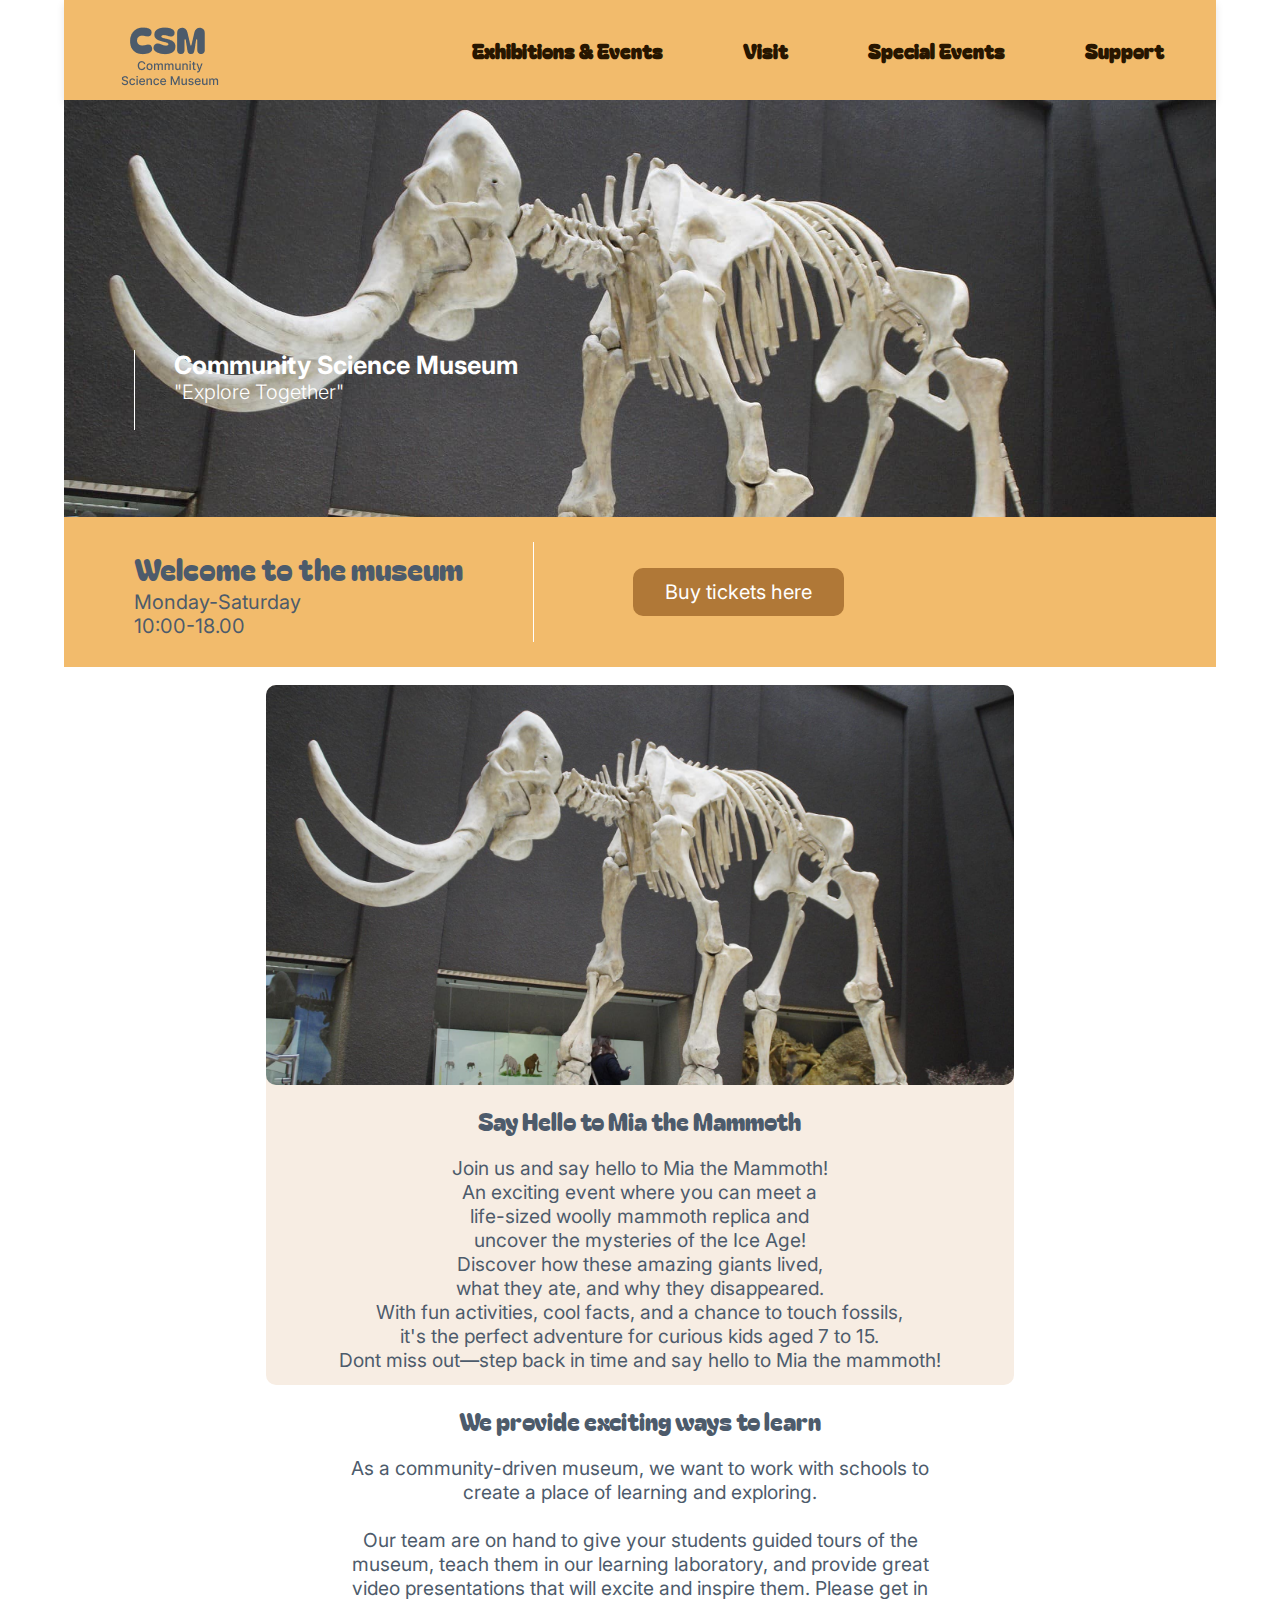
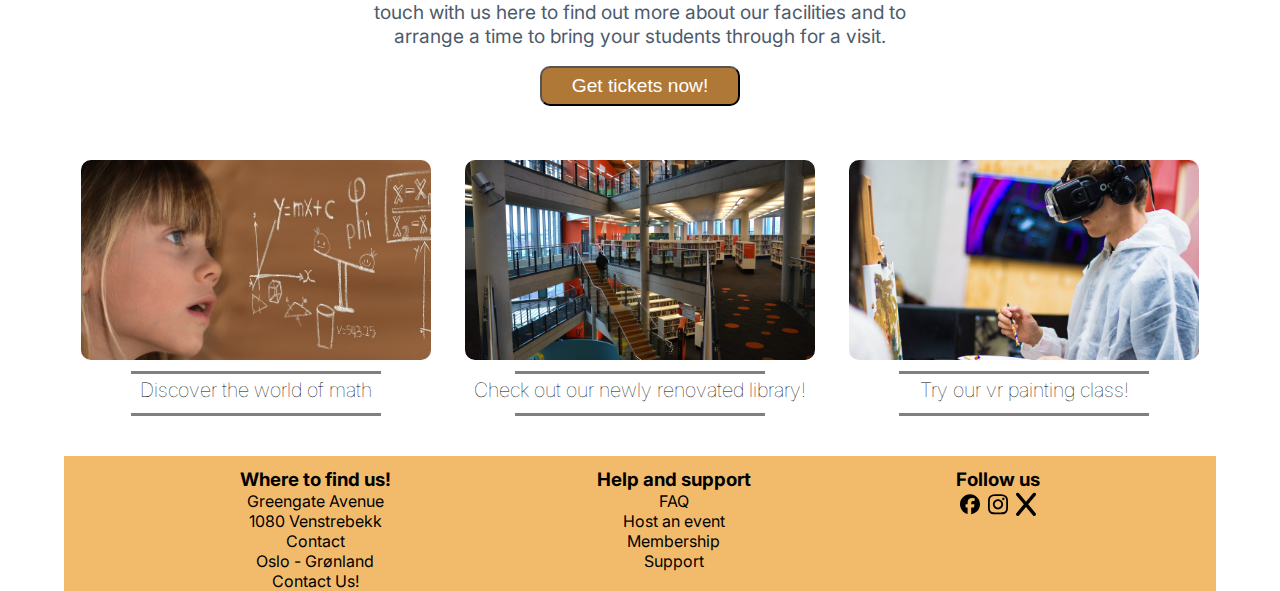
==== exhibitions-events.html @ 059aedbf "exhibitions&events-page" ====
<!DOCTYPE html>
<html>
    <head>
        <meta charset="UTF-8">
        <meta name="viewport" content="width=device-width, initial-scale=1.0">
        <meta name="description" content="Are you a teacher, family member, or just someone looking for something exciting? Come down to Community science museum!">
        <link rel="stylesheet" href="">
        <link rel="stylesheet" href="styles.css">
        <link rel="stylesheet" href="special-event.css">
        <link rel="stylesheet" href="exhibitions-events.css">
        <link rel="preconnect" href="https://fonts.googleapis.com">
        <link rel="preconnect" href="https://fonts.gstatic.com" crossorigin>
        <link href="https://fonts.googleapis.com/css2?family=Bagel+Fat+One&family=Inter:ital,opsz,wght@0,14..32,100..900;1,14..32,100..900&display=swap" rel="stylesheet">
    </head>
    <body>
        <div class="nav-wrapper">
          <nav>
            
             <ul class="navbar" id="navbar">
                <li class="logo"><a href="index.html"><img src="Media/SemesterProject1/Images/logo.png" alt="logo for community "></a></li>
                <li><a href="index.html">Exhibitions & Events</a></li>
                <li><a href="index.html">Visit</a></li>
                <li><a href="special-event.html">Special Events</a></li>
                <li><a href="index.html">Support</a></li>
            </ul>
           </nav>
        </div>
        <section class="image-container3">
            <div class="hero-image"></div>
            <section class="hero-text">
            <svg height="80" width="40" xmlns="http://www.w3.org/2000/svg">
            <line x1="0" y1="0" x2="00" y2="100" style="stroke:white;stroke-width:2" />
            </svg>  
            <div>Community Science Museum
            <div id="ET">"Explore Together"</div>
            </div>
            </section>
            
            
          
             </div>
            </section>
        <section class="events-box">
            <div class="events-text">
            <div class="welcome-text">Welcome to the museum</div>
            <div> Monday-Saturday</div>
            <div>10:00-18.00</div>
            </div>
            <svg height="100" width="100" xmlns="http://www.w3.org/2000/svg">
            <line x1="0" y1="0" x2="00" y2="200" style="stroke:white;stroke-width:2" />
            </svg>
            <button class="tickets-button"><a href="index.html">Buy tickets here</a></button> 
        </section>
        <br>
        <main class="exhibition-container">
            <section class="exhibition-wrapper">
                <div class="exhibition-img-container">
                    
                    <div class="exhibition-image1"></div>
                    
                        <br>
                    <div class="exhibition-h1">Say Hello to Mia the Mammoth</div>
                    <br>
                    <div class="exhibition-text-container">
                    <div class="exhibition-text1">Join us and say hello to Mia the Mammoth! <br>
                         An exciting event where you can meet a <br> life-sized woolly mammoth replica and <br>uncover the mysteries of the Ice Age! <br>
                         Discover how these amazing giants lived, <br> what they ate, and why they disappeared. <br> With fun activities, cool facts, and a chance to touch fossils, <br>
                         it's the perfect adventure for curious kids aged 7 to 15. <br> Dont miss out—step back in time and say hello to Mia the mammoth! </div>
                    </div>
                </div>
             </section>
             
        </main>
        <br>
        <section class="exhibtion-end-container">
                <div class="exhibition-end-wrapper">
                    <div class="exhibition-h1">We provide exciting ways to learn</div>
                    <br>
                    <div class="exhibition-text-container">
                        <div class="exhibition-text1" id="exhibition-text2">As a community-driven museum, we want to work with schools to <br> create a place of learning and exploring. <br> <br>
                        Our team are on hand to give your students guided tours of the <br> museum, teach them in our learning laboratory, 
                        and provide great <br> video presentations that will excite and inspire them. 
                        Please get in <br> touch with us here to find out more about our facilities and to <br> arrange a time to bring your students through for a visit.</div>
                    </div>
                </div>
                <br>
                <div class="btn-special-wrapper">
                    <a href="#"><button class="special-btn">Get tickets now!</button></a> 
                    </div>
         </section>
         <br> <br> <br>
         <section class="main-end-wrapper">
            <section class="info-box">
                <div class="infobox-wrapper">
                    <div class="infoimg1">      
                    </div>
                     <svg height="7" width="300" xmlns="http://www.w3.org/2000/svg">
                    <line x1="0" y1="10" x2="250" y2="10" style="stroke:grey;stroke-width:12" />
                    </svg>
                    <div class="info-text">Discover the world of math</div>
                    <svg height="7" width="300" xmlns="http://www.w3.org/2000/svg">
                    <line x1="0" y1="10" x2="250" y2="10" style="stroke:grey;stroke-width:12" />
                    </svg>
                </div>
            </section>
            <section class="info-box">
                <div class="infobox-wrapper">
                    <div class="infoimg2">      
                    </div>
                    <svg height="7" width="300" xmlns="http://www.w3.org/2000/svg">
                    <line x1="0" y1="10" x2="250" y2="10" style="stroke:grey;stroke-width:12" />
                    </svg>
                    <div class="info-text">Check out our newly renovated library!</div>
                    <svg height="7" width="300" xmlns="http://www.w3.org/2000/svg">
                    <line x1="0" y1="10" x2="250" y2="10" style="stroke:grey;stroke-width:12" />
                    </svg>
                </div>
            </section>
            <section class="info-box">
                <div class="infobox-wrapper">
                    <div class="infoimg3">      
                    </div>
                     <svg height="7" width="300" xmlns="http://www.w3.org/2000/svg">
                    <line x1="0" y1="10" x2="250" y2="10" style="stroke:grey;stroke-width:12" />
                    </svg>
                    <div class="info-text">Try our vr painting class!</div>
                    <svg height="7" width="300" xmlns="http://www.w3.org/2000/svg">
                    <line x1="0" y1="10" x2="250" y2="10" style="stroke:grey;stroke-width:12" />
                    </svg>
                </div>
            </section>
         </section>
         <br> <br>
         
        <footer class="footer-box">
            <div class="footer-wrapper">
                <div class="footer-content1">
                <h3 class="footer-h">Where to find us!</h3>
                    <ul class="footer">
                        <li><a href="#">Greengate Avenue</a></li>
                        <li><a href="#">1080 Venstrebekk</a></li>
                        <li><a href="#">Contact</a></li>
                        <li><a href="#">Oslo - Grønland</a></li>
                        <li><a href="#">Contact Us!</a></li>
                    </ul>
                </div>
            </div>
       

        
         <div class="footer-wrapper">
            <h3 class="footer-h">Help and support</h3>
            <ul class="footer">
                <li><a href="#">FAQ</a></li>
                <li><a href="#">Host an event</a></li>
                <li><a href="#">Membership</a></li>
                <li><a href="#">Support</a></li>
            </ul>
        </div>

        <div class="footer-wrapper">
            <h3 class="footer-h">Follow us</h3>
            <ul class="footer">
                <li><svg xmlns="http://www.w3.org/2000/svg" viewBox="0 0 512 512"><!--!Font Awesome Free 6.7.1 by @fontawesome - https://fontawesome.com License - https://fontawesome.com/license/free Copyright 2024 Fonticons, Inc.--><path d="M512 256C512 114.6 397.4 0 256 0S0 114.6 0 256C0 376 82.7 476.8 194.2 504.5V334.2H141.4V256h52.8V222.3c0-87.1 39.4-127.5 125-127.5c16.2 0 44.2 3.2 55.7 6.4V172c-6-.6-16.5-1-29.6-1c-42 0-58.2 15.9-58.2 57.2V256h83.6l-14.4 78.2H287V510.1C413.8 494.8 512 386.9 512 256h0z"/></svg>
                <svg xmlns="http://www.w3.org/2000/svg" viewBox="0 0 448 512"><!--!Font Awesome Free 6.7.1 by @fontawesome - https://fontawesome.com License - https://fontawesome.com/license/free Copyright 2024 Fonticons, Inc.--><path d="M224.1 141c-63.6 0-114.9 51.3-114.9 114.9s51.3 114.9 114.9 114.9S339 319.5 339 255.9 287.7 141 224.1 141zm0 189.6c-41.1 0-74.7-33.5-74.7-74.7s33.5-74.7 74.7-74.7 74.7 33.5 74.7 74.7-33.6 74.7-74.7 74.7zm146.4-194.3c0 14.9-12 26.8-26.8 26.8-14.9 0-26.8-12-26.8-26.8s12-26.8 26.8-26.8 26.8 12 26.8 26.8zm76.1 27.2c-1.7-35.9-9.9-67.7-36.2-93.9-26.2-26.2-58-34.4-93.9-36.2-37-2.1-147.9-2.1-184.9 0-35.8 1.7-67.6 9.9-93.9 36.1s-34.4 58-36.2 93.9c-2.1 37-2.1 147.9 0 184.9 1.7 35.9 9.9 67.7 36.2 93.9s58 34.4 93.9 36.2c37 2.1 147.9 2.1 184.9 0 35.9-1.7 67.7-9.9 93.9-36.2 26.2-26.2 34.4-58 36.2-93.9 2.1-37 2.1-147.8 0-184.8zM398.8 388c-7.8 19.6-22.9 34.7-42.6 42.6-29.5 11.7-99.5 9-132.1 9s-102.7 2.6-132.1-9c-19.6-7.8-34.7-22.9-42.6-42.6-11.7-29.5-9-99.5-9-132.1s-2.6-102.7 9-132.1c7.8-19.6 22.9-34.7 42.6-42.6 29.5-11.7 99.5-9 132.1-9s102.7-2.6 132.1 9c19.6 7.8 34.7 22.9 42.6 42.6 11.7 29.5 9 99.5 9 132.1s2.7 102.7-9 132.1z"/></svg>
                <svg xmlns="http://www.w3.org/2000/svg" viewBox="0 0 384 512"><!--!Font Awesome Free 6.7.1 by @fontawesome - https://fontawesome.com License - https://fontawesome.com/license/free Copyright 2024 Fonticons, Inc.--><path d="M376.6 84.5c11.3-13.6 9.5-33.8-4.1-45.1s-33.8-9.5-45.1 4.1L192 206 56.6 43.5C45.3 29.9 25.1 28.1 11.5 39.4S-3.9 70.9 7.4 84.5L150.3 256 7.4 427.5c-11.3 13.6-9.5 33.8 4.1 45.1s33.8 9.5 45.1-4.1L192 306 327.4 468.5c11.3 13.6 31.5 15.4 45.1 4.1s15.4-31.5 4.1-45.1L233.7 256 376.6 84.5z"/></svg></li>
            </ul>
        </div>
        </footer>
    </body>
</html>
---- styles.css ----
/* GLOBAim CHANGES */
@import"special-event.css";
@import"exhibitions-events.css";





@font-face{
	font-family: bagel;
	src: url(Media/BagelFatOne-Regular.ttf);
}

@font-face{
	font-family: inter;
	src: url(Media/Inter-VariableFont_opsz\,wght.ttf);
}

* {
	margin: 0px;
	padding: 0px;
	box-sizing: border-box;
}
html {
	height: auto;
	max-width: 90%;
	margin: auto;
	overflow-x:hidden;
}

body {
	min-height: 100vh;
	font-family: 'Open Sans', sans-serif;
	display: flex;
	flex-direction: column;
	margin: 0;
}
/* END-GLOBAL CHANGES */

/* NAVIGATION */
.nav-wrapper {
	background-color: #F2BB6C;
	box-shadow: 0 4px 8px rgba(0, 0, 0, 0.1);
	width: 100%;
	height: auto;
}

.navbar{
	display: flex;
	justify-content: flex-end;
	align-items: center;
	position: relative;
	flex-wrap: wrap;
	/* border: 2px solid; */
	width: 100%;
	list-style: none;
	display: flex;
	padding: 12px;
	translate: 0 0%;
	transition: all 300ms ease-in-out;
	font-family: bagel;
	
}

.navbar a {
	display: flex;
	width: 100%;
	height: auto;
	text-decoration: none;
	font-weight: bold;
	transition: color 0.3s ease;
	color: #281600;
	font-size: 20px;
	padding: 0 40px;
	align-items: center;
	
}
.navbar ul{
	width: 100%;
}

.logo{
	display: flex;
	justify-content: center;
}
.navbar li:first-child{
	margin-right: auto;
}

/* END NAVIGATION */
/* --------------- */
/* hero box starts here */
.image-container{
	background-image: url(Media/SemesterProject1/Images/hero1-min\ \(1\).jpg);
	background-repeat: no-repeat;
	background-size: cover;
	background-position: center;
	/* border: black 2px solid; */
	width: 100%;
	height: 417px;
}

.hero-image{
	width: 100%;
	height: auto;
}

.hero-text{
	color: #ffff;
	display: flex;
	width: 100%;
	height: auto;
	padding-top: 250px;
	padding-left: 70px;
	font-family: inter;
	font-size: 25px;
	font-weight: bold;

}
.hero-text #ET{
	font-weight: 300;
	font-size: 20px;
}
/* Hero box ends here */
/* ------------------------ */
/* Events box starts here */
.events-box{
	display: flex;
	/* justify-content: space-around; */
	/* border: black solid; */
	height: 150px;
	width: auto;
	background-color: #F2BB6C;
	align-items: center;
}

.events-text{
	display: flex;
	flex-direction: column;
	font-family: inter;
	font-size: 20px;
	color: #4D5B6B;
	padding: 0 70px;
}
.welcome-text{
	font-family: bagel;
	font-size: 30px;
}
/* Events box ends here */
/* -------------------- */
/* Body-starts here */
.main-h1{
	display: flex;
	position: relative;
	left: 15%;
	font-family: bagel;
	color: #4D5B6B;
	font-weight: 200;
}
.main-container {
  display: flex;
  width: 70%;
  position: relative;
  left: 15%;
}
.main-wrapper {
  display: flex;
  flex-wrap: wrap;
  width: 70%;
  border-top-right-radius: 10px;
  border-bottom-right-radius: 10px;
  height: auto;
  /* border: 50px solid #0f2624; */
  justify-content: right;
  background-color: #F7EDE3;
  color: black;
  padding-top: 42px;
  padding-left: 50px;
  padding-bottom: 109px;
  padding-right: 50px;
}
.main1-img {
  background-image: url(Media/SemesterProject1/Images/main1.jpg);	
  width: 100%;
  height: auto;
  background-size: cover;
  background-repeat: no-repeat;
  background-position: center;
  border-top-left-radius: 10px;
  border-bottom-left-radius: 10px;
}
.main2-img{
	background-image: url(Media/SemesterProject1/Images/mammoth-1257288_1920-min.jpg);
	width: 100%;
 	height: auto;
  	background-size: cover;
	background-repeat: no-repeat;
  	background-position: center;
  	border-top-left-radius: 10px;
  	border-bottom-left-radius: 10px;	
}

.main-text{
	display: flex;
	flex-direction: column;
	color: #4D5B6B;
	font-family: inter;
	font-size: 15px;
	/* right: 80px; */
}
.maintext-strong{
	font-weight: bolder;

}
.title-maintext{
	font-family: bagel;
	font-size: 34px;
}

.main-end-wrapper{
	display: flex;
	flex-direction: row;
	
}

#main-h1-end{
	display: flex;
	position: relative;
	left: 5%;
	font-family: bagel;
	color: #4D5B6B;
	font-weight: 200;
}

.info-box{
	/* border: black solid 2px; */
	display: flex;
	width: 100%;
	height: auto;
	justify-content: center;
}


.infoimg1{
	/* border: black solid 2px; */
	width: 350px;
	height: 200px;
	background-image: url(Media/SemesterProject1/Images/learn-2405206_1920-min.jpg);
	background-size:cover;
	background-position: left;
	background-repeat:no-repeat;
	border-radius: 10px;
}
.infoimg1:hover{
	transition: 0.3s;
}
.infoimg2{
	/* border: black solid 2px; */
	width: 350px;
	height: 200px;
	background-image: url(Media/SemesterProject1/Images/library-1132573_1920-min.jpg);
	background-size:cover;
	background-position: left;
	background-repeat:no-repeat;
	border-radius: 10px;
}
.infoimg3{
	/* border: black solid 2px; */
	width: 350px;
	height: 200px;
	background-image: url(Media/SemesterProject1/Images/hero2-min.jpg);
	background-size:cover;
	background-position: left;
	background-repeat:no-repeat;
	border-radius: 10px;
}
.info-text{
	display: flex;
	justify-content: center;
	font-family: inter, Impact, Haettenschweiler, 'Arial Narrow Bold', sans-serif;
	font-weight:lighter;
	font-size: 20px;
}
.info-box svg{
	padding-left: 50px;
	
}



/* buttons */
.tickets-button{
	background-color: #B07837;
	border: #B07837 solid 12px;
	font-size: 20px;
	border-radius: 10px;
	padding: 0 20px;
	
}
.tickets-button a{
	color: white;
	text-decoration: none;
	list-style: none;
	font-family: inter;
}

.btn-main1{
	border: #B07837 solid 3px;
	text-decoration: none;
}
.btn-special-wrapper{
	width: 100%;
	height: auto;
	display: flex;
	justify-content: center;
}
.special-btn{
	background-color: #B07837;
	color: white;
	font-size: larger;
	border-radius: 10px;
	width: 200px;
	height: 40px;
}
.special-btn a{
	list-style: none;
	text-decoration: none;
	border: none;
}
.special-btn:hover{
	background-color: #281600;
}

.tickets-button:hover{
	color: #281600;
}
a:hover{
	color: #281600;
}
.navbar a:hover{
	color: white;
}
.footer a:hover{
	color: white;
}
/* End buttons */
.footer-box{
	display: flex;
	justify-content: space-evenly;
	flex-direction: row;
	background-color: #F2BB6C;
	font-family: inter;
	width: 100%;
	height: auto;
	padding-top: 12px;
}
.footer-wrapper{
	display: flex;
	flex-direction: column;
	padding: 0 30px;
}

.footer-box a{
	list-style: none;
	text-decoration: none;
	color: black;
}

.footer-box li{
	display: flex;
	justify-content: space-around;
	color: black;
}
.footer-box svg{
	flex-direction: row;
	width: 20px;
	height: auto;
}
---- special-event.css ----
.image-container2{
    background-image: url(Media/SemesterProject1/Images/main1.jpg);
    background-position: center;
    background-repeat: no-repeat;
    background-size: cover;
    width: 100%;
    height: 417px;
}
.hero-text2{
   	color: #ffff;
	display: flex;
    flex-direction: column;
	width: 100%;
	height: auto;
	padding-top: 200px;
	font-family: inter;
	font-size: 25px;
	font-weight: bold;
    justify-content: center;
    align-items: center;
}
.special-h1{
    display: flex;
    justify-content: center;
    font-family: bagel;
    color: #4D5B6B;
    font-size: 28px;
}
.image-special-container{
    /* border: black solid; */
    width: 100%;
    height: auto;
    display: flex;
    justify-content: center;
}

.image-special{
    /* border: black solid; */
    display: flex;
    /* margin-left: 200px; */
    background-image: url(Media/SemesterProject1/Images/hero2-min.jpg);
    background-position: center;
    background-size: cover;
    background-repeat: no-repeat;
    border-radius: 10px;
    width: 60%;
    height: 350px;
}

.special-main-wrapper{
    /* border: black solid; */
    display: flex;
    justify-content: center;
}

.special-main{
    /* border: black solid; */
    display: flex;
    flex-direction: column;
    justify-content: center;
    width: 45%;
    
}
.text-wrapper{
    display: flex;
    flex-direction: column;
    text-align: center;
}

#special-text1{
    font-family: inter;
    display: flex;
    flex-direction: column;
    justify-content: center;
    font-size: 18px;
}
---- exhibitions-events.css ----
.image-container3 {
  background-image: url(Media/SemesterProject1/Images/mammoth-1257288_1920-min.jpg);
  background-position: 10% 30%;
  background-repeat: no-repeat;
  background-size: cover;
  width: 100%;
  height: 417px;
}

.exhibition-container {
  display: flex;
  justify-content: center;
  /* border: black solid;| */
  width: 100%;
  height: auto;
}

.exhibition-wrapper {
  display: flex;
  justify-content: center;
  width: 65%;
  /* border: black solid; */
  height: 700px;
  background-color: #f7ede3;
  border-radius: 10px;
}
.exhibition-img-container {
  display: flex;
  /* border: black solid; */
  width: 100%;
  flex-direction: column;
}

.exhibition-image1 {
  background-image: url(Media/SemesterProject1/Images/mammoth-1257288_1920-min.jpg);
  background-position: center;
  background-size: cover;
  background-repeat: no-repeat;
  border-radius: 10px;
  width: 100%;
  height: 400px;
}

.exhibition-text-container {
  display: flex;
  flex-direction: column;
  width: 100%;
  justify-content: center;
}

.exhibition-h1 {
  display: flex;
  justify-content: center;
  font-family: bagel, Impact, Haettenschweiler, "Arial Narrow Bold", sans-serif;
  /* text-align: center; */
  color: #4d5b6b;
  font-size: 1.5rem;
}

.exhibition-text1 {
  display: flex;
  justify-content: center;
  text-align: center;
  font-family: inter, Impact, Haettenschweiler, "Arial Narrow Bold", sans-serif;
  color: #4d5b6b;
  font-size: larger;
}
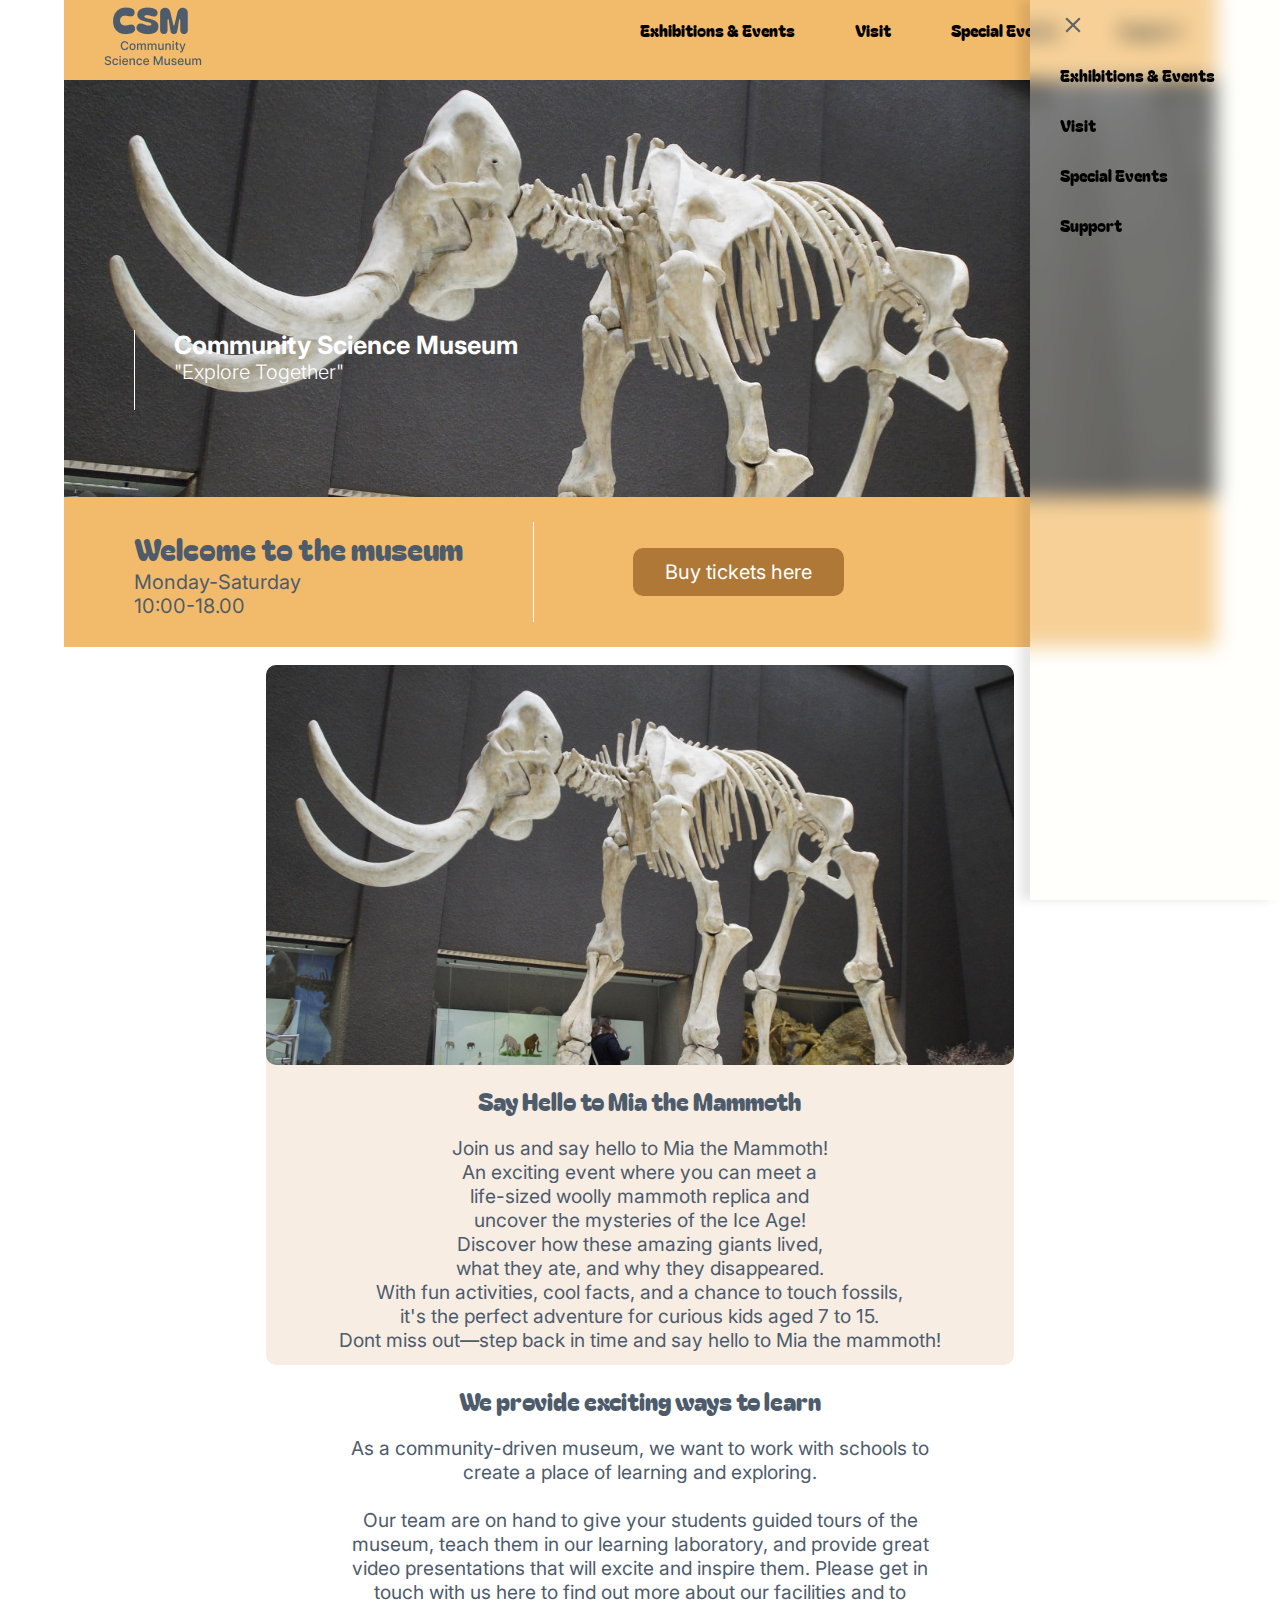
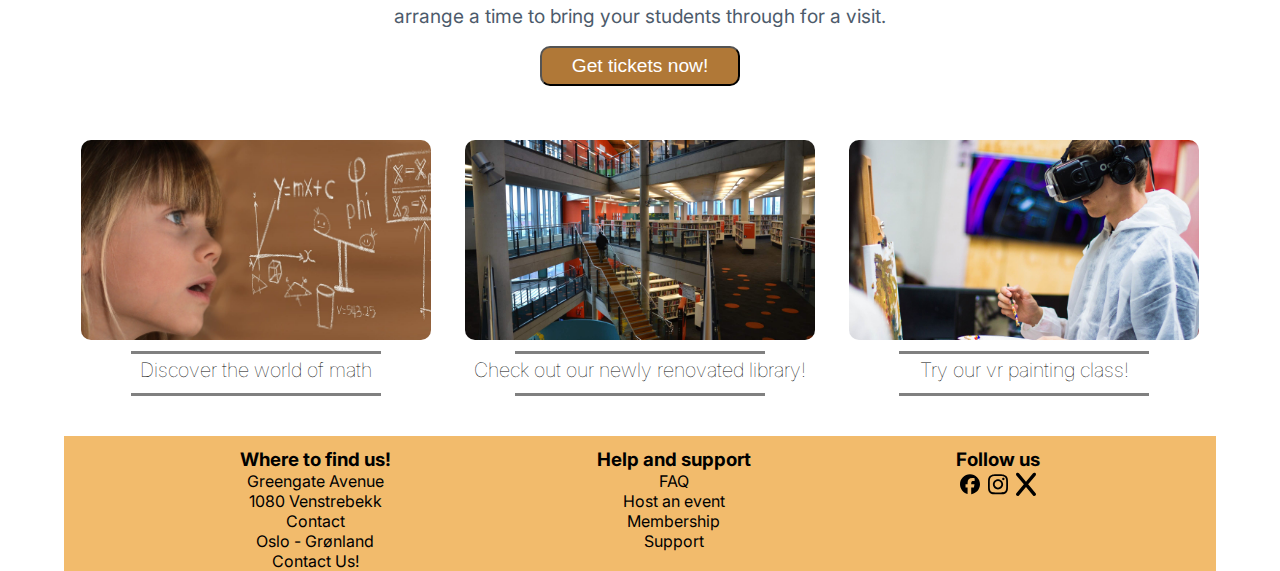
==== commit c0c68635: "responsiveNavbar" ====
--- a/exhibitions-events.html
+++ b/exhibitions-events.html
@@ -4,7 +4,7 @@
         <meta charset="UTF-8">
         <meta name="viewport" content="width=device-width, initial-scale=1.0">
         <meta name="description" content="Are you a teacher, family member, or just someone looking for something exciting? Come down to Community science museum!">
-        <link rel="stylesheet" href="">
+        <link rel="stylesheet" href="tickets.css">
         <link rel="stylesheet" href="styles.css">
         <link rel="stylesheet" href="special-event.css">
         <link rel="stylesheet" href="exhibitions-events.css">
@@ -13,18 +13,35 @@
         <link href="https://fonts.googleapis.com/css2?family=Bagel+Fat+One&family=Inter:ital,opsz,wght@0,14..32,100..900;1,14..32,100..900&display=swap" rel="stylesheet">
     </head>
     <body>
-        <div class="nav-wrapper">
-          <nav>
-            
-             <ul class="navbar" id="navbar">
-                <li class="logo"><a href="index.html"><img src="Media/SemesterProject1/Images/logo.png" alt="logo for community "></a></li>
-                <li><a href="index.html">Exhibitions & Events</a></li>
-                <li><a href="index.html">Visit</a></li>
+        <nav>
+            <ul class="sidebar">
+                <li onclick="hideSidebar()"><a href="#"><svg xmlns="http://www.w3.org/2000/svg" height="26px" viewBox="0 -960 960 960" width="26px" fill="#5f6368"><path d="m256-200-56-56 224-224-224-224 56-56 224 224 224-224 56 56-224 224 224 224-56 56-224-224-224 224Z"/></svg></a></li>
+                <li><a href="exhibitions-events.html">Exhibitions & Events</a></li>
+                <li><a href="tickets.html">Visit</a></li>
                 <li><a href="special-event.html">Special Events</a></li>
-                <li><a href="index.html">Support</a></li>
+                <li><a href="#">Support</a></li>
             </ul>
-           </nav>
-        </div>
+            <ul>
+                <li><a href="index.html"><img src="Media/SemesterProject1/Images/logo.png" alt="logo for community "></a></li>
+                <li class="hideonMobile"><a href="exhibitions-events.html">Exhibitions & Events</a></li>
+                <li class="hideonMobile"><a href="tickets.html">Visit</a></li>
+                <li class="hideonMobile"><a href="special-event.html">Special Events</a></li>
+                <li class="hideonMobile"><a href="#">Support</a></li>
+                <li class="menu-button" onclick="showSidebar()"><a href="#"><svg xmlns="http://www.w3.org/2000/svg" height="26px" viewBox="0 -960 960 960" width="26px" fill="#5f6368"><path d="M120-240v-80h720v80H120Zm0-200v-80h720v80H120Zm0-200v-80h720v80H120Z"/></svg></a>
+                </li>
+            </ul>
+        </nav>
+
+        <script>
+            function showSidebar(){
+                const sidebar = document.querySelector('.sidebar')
+                sidebar.style.display='flex'
+            }
+            function hideSidebar(){
+                const sidebar = document.querySelector('.sidebar')
+                sidebar.style.display='none'
+            }
+        </script> 
         <section class="image-container3">
             <div class="hero-image"></div>
             <section class="hero-text">
@@ -49,7 +66,7 @@
             <svg height="100" width="100" xmlns="http://www.w3.org/2000/svg">
             <line x1="0" y1="0" x2="00" y2="200" style="stroke:white;stroke-width:2" />
             </svg>
-            <button class="tickets-button"><a href="index.html">Buy tickets here</a></button> 
+            <button class="tickets-button"><a href="tickets.html">Buy tickets here</a></button> 
         </section>
         <br>
         <main class="exhibition-container">
@@ -85,7 +102,7 @@
                 </div>
                 <br>
                 <div class="btn-special-wrapper">
-                    <a href="#"><button class="special-btn">Get tickets now!</button></a> 
+                    <a href="tickets.html"><button class="special-btn">Get tickets now!</button></a> 
                     </div>
          </section>
          <br> <br> <br>
--- a/tickets.css
+++ b/tickets.css
@@ -0,0 +1,158 @@
+.tickets-box-container{
+    width: 100%;
+    height: auto;
+    /* border: black solid; */
+}
+
+
+.tickets-boxes-wrapper{
+    display: flex;
+    justify-content: space-between;
+    position:relative;
+    left: 2%;
+    padding:10px;
+}
+
+
+
+.box1{
+    display: flex;
+    
+    flex-direction: column;
+    width: 450px;
+}
+
+.box2{
+    display: flex;
+    flex-direction: column;
+    width: 150px
+}
+
+.box-title{
+    display: flex;
+    font-weight: lighter;
+    font-family: bagel, Impact, Haettenschweiler, 'Arial Narrow Bold', sans-serif;
+}
+.tickets-info-boxes{
+    display: flex;
+    padding: 5px;
+    color: #4D5B6B;
+    width: 100%;
+    height: 150px;
+    /* border: black solid; */
+    font-family: inter, Impact, Haettenschweiler, 'Arial Narrow Bold', sans-serif;
+    
+    border-radius: 10px;
+    background-color: #F7EDE3;
+}
+/* calender start */
+.tickets-box-container2{
+    display: flex;
+    flex-direction: column;
+    justify-content: space-between;
+    width: 100%;
+    height: auto;
+    /* border: black solid; */
+    color: #4D5B6B;
+    font-weight: light;
+    font-family: bagel,Impact, Haettenschweiler, 'Arial Narrow Bold', sans-serif;
+}
+
+
+.tickets-info-boxes2{
+    display: flex;
+    flex-direction: column;
+    align-items: center;
+    padding-bottom: 25px;
+    padding-top: 10px;
+    font-family: bagel, Impact, Haettenschweiler, 'Arial Narrow Bold', sans-serif;
+    color: #4D5B6B;
+    width: 100%;
+    height: 130px;
+    /* border: black solid; */
+    border-radius: 10px;
+    background-color: #F7EDE3;
+}
+.box-title3{
+    font-weight: bold;
+    font-size: larger;
+}
+.box-title5,
+.box-title4{
+    font-family: inter;
+    font-size: 14px;
+
+}
+.tickets-btns{
+    display: flex;
+    flex-direction: column;
+    justify-content: space-between;
+    padding: 10px;
+    padding-top: 65px;
+    padding-bottom: 65px;
+    width: 100%;
+    height: auto;
+
+}
+.calender-h1{
+    margin: 0 35px 5px;
+    font-weight: lighter;
+    font-family: bagel, Impact, Haettenschweiler, 'Arial Narrow Bold', sans-serif;
+}
+.calender-h3{
+    font-family: bagel;
+    color: #4D5B6B;
+    font-weight: 50;
+    margin: 0 35px 5px;
+    /* margin: 0 15px 30px; */
+
+}
+.calender-container{
+    display: flex;
+    padding: 30px;
+    width: 100%;
+    height: auto;
+    
+}
+.calender-wrapper{
+    width: 380px;
+    height: auto;
+    background:#F2BB6C;
+    display: flex;
+    flex-direction: column;
+    border: black solid 1px;
+    box-shadow: 0 10px 10px 5px rgba(0, 0, 0, 0.5);
+    
+}
+.date{
+    width: 380px;
+    padding: 25px;
+}
+
+.days{
+    display: flex;
+    flex-wrap: wrap;
+}
+.number.active{
+    background-color: rgb(73, 73, 247);
+}
+.day,
+.number,
+.number-pre
+{
+    font-size: 18px;
+    color: white;
+    height: 45px;
+    width: 45px;
+    display: flex;
+    align-items: center;
+    justify-content: center;
+    cursor: default;
+}
+.number:hover,
+.number-pre:hover{
+    border: 2px solid rgba(0, 0, 0, 0.4);
+}
+.number-pre{
+    color: rgba(0, 0, 0, 0.4);
+}--- a/styles.css
+++ b/styles.css
@@ -1,7 +1,7 @@
 /* GLOBAim CHANGES */
 @import"special-event.css";
 @import"exhibitions-events.css";
-
+@import"tickets.css";
 
 
 
@@ -38,54 +38,79 @@
 /* END-GLOBAL CHANGES */
 
 /* NAVIGATION */
-.nav-wrapper {
-	background-color: #F2BB6C;
-	box-shadow: 0 4px 8px rgba(0, 0, 0, 0.1);
-	width: 100%;
-	height: auto;
-}
-
-.navbar{
-	display: flex;
-	justify-content: flex-end;
-	align-items: center;
-	position: relative;
-	flex-wrap: wrap;
-	/* border: 2px solid; */
-	width: 100%;
-	list-style: none;
-	display: flex;
-	padding: 12px;
-	translate: 0 0%;
-	transition: all 300ms ease-in-out;
-	font-family: bagel;
-	
-}
-
-.navbar a {
-	display: flex;
-	width: 100%;
-	height: auto;
-	text-decoration: none;
-	font-weight: bold;
-	transition: color 0.3s ease;
-	color: #281600;
-	font-size: 20px;
-	padding: 0 40px;
-	align-items: center;
-	
-}
-.navbar ul{
-	width: 100%;
-}
-
-.logo{
-	display: flex;
-	justify-content: center;
-}
-.navbar li:first-child{
-	margin-right: auto;
-}
+nav{
+  background-color: #F2BB6C;
+  box-shadow: 3px 3px 5px rgba(0, 0, 0, 0.1);
+  height: 80px;
+  padding: 5px;
+  font-family: bagel, Impact, Haettenschweiler, 'Arial Narrow Bold', sans-serif;
+}
+nav ul{
+  width: 100%;
+  list-style:none;
+  display: flex;
+  justify-content: flex-end;
+  align-items: center;
+}
+
+nav li{
+  height: 50px;
+}
+nav a{
+  height: 100%;
+  padding: 0 30px;
+  text-decoration: none;
+  display: flex;
+  align-items: center;
+  color: black;
+}
+nav a:hover{
+  background-color: #B07837;
+}
+nav li:first-child{
+  margin-right: auto;
+}
+
+.sidebar{
+  position: fixed;
+  top: 0;
+  right: 0;
+  height: 100vh;
+  width: 250px;
+  background-color: rgba(255, 254, 247, 0.316);
+  box-shadow: -10px 0 10px rgba(0, 0, 0, 0.1);
+  backdrop-filter: blur(10px);
+  display: flex;
+  flex-direction: column;
+  align-items: flex-start;
+  justify-content: flex-start;
+}
+.sidebar li{
+  width: 100%;
+}
+.sidebar a{
+  width: 100%;
+}
+.menu-button{
+  display: none;
+}
+
+@media(max-width: 900px){
+  .hideonMobile{
+    display: none;
+  }
+  .menu-button{
+    display: block;
+  }
+  
+}
+@media(max-width: 600px){
+  .sidebar{
+    width: 100%;
+  }
+  
+}
+
 
 /* END NAVIGATION */
 /* --------------- */
@@ -314,6 +339,9 @@
 	display: flex;
 	justify-content: center;
 }
+.special-btn:hover{
+	cursor: pointer;
+}
 .special-btn{
 	background-color: #B07837;
 	color: white;
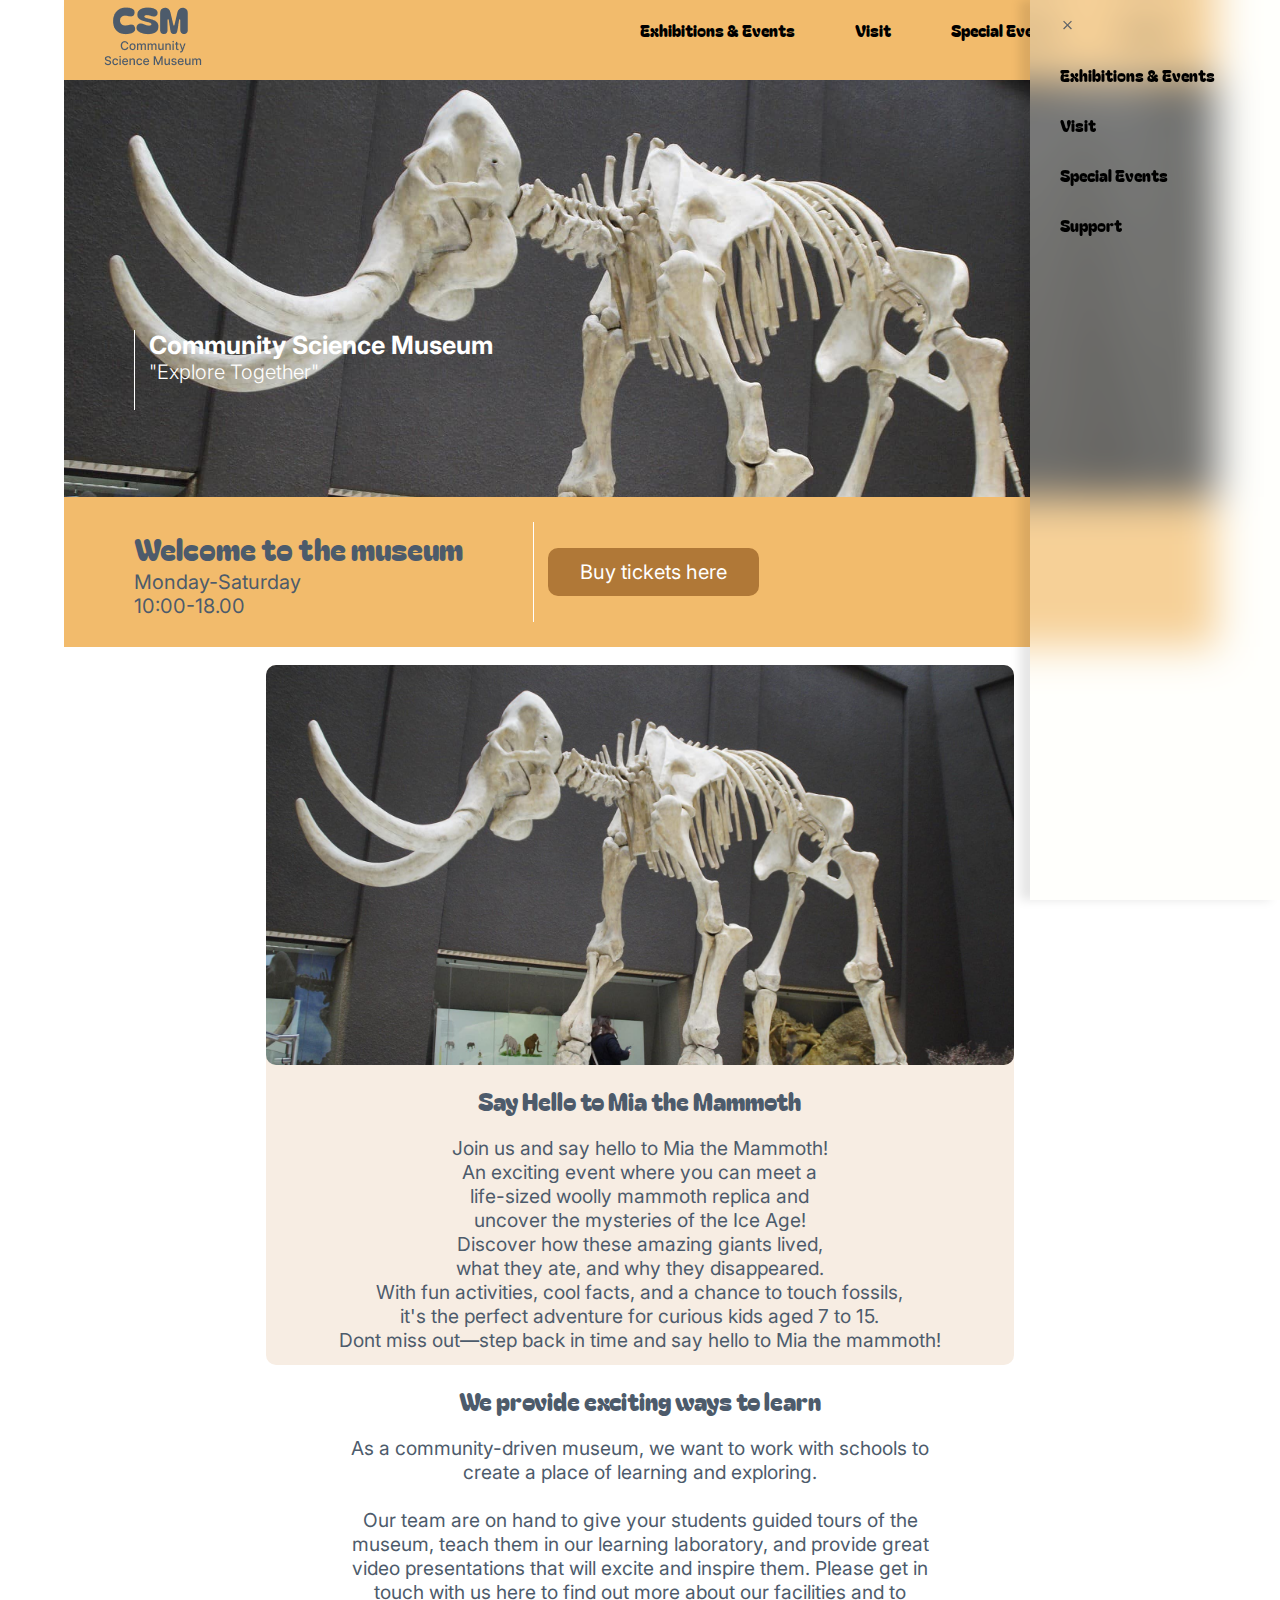
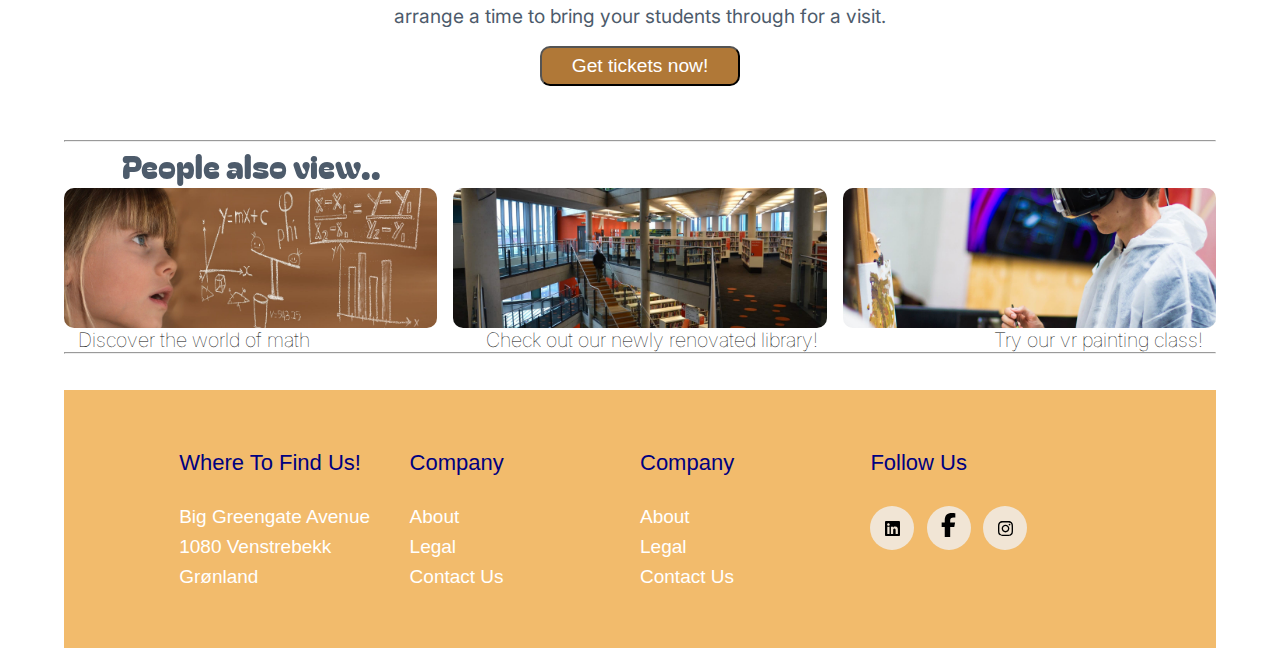
==== commit 825fc3f6: "responsiveness-footer-infoboxes" ====
--- a/exhibitions-events.html
+++ b/exhibitions-events.html
@@ -106,83 +106,57 @@
                     </div>
          </section>
          <br> <br> <br>
-         <section class="main-end-wrapper">
+         <hr>  
             <section class="info-box">
+                <h1 class="main-h1" id="main-h1-end">People also view..</h1>
                 <div class="infobox-wrapper">
-                    <div class="infoimg1">      
-                    </div>
-                     <svg height="7" width="300" xmlns="http://www.w3.org/2000/svg">
-                    <line x1="0" y1="10" x2="250" y2="10" style="stroke:grey;stroke-width:12" />
-                    </svg>
-                    <div class="info-text">Discover the world of math</div>
-                    <svg height="7" width="300" xmlns="http://www.w3.org/2000/svg">
-                    <line x1="0" y1="10" x2="250" y2="10" style="stroke:grey;stroke-width:12" />
-                    </svg>
+                    <div class="infoimg1"></div>
+                    <div class="infoimg2"></div>
+                    <div class="infoimg3"></div>
+                    
                 </div>
+            <div class="infotext-wrapper">
+                <div class="info-text">Discover the world of math</div>
+                <div class="info-text">Check out our newly renovated library!</div>
+                <div class="info-text">Try our vr painting class!</div>
+             </div>   
             </section>
-            <section class="info-box">
-                <div class="infobox-wrapper">
-                    <div class="infoimg2">      
-                    </div>
-                    <svg height="7" width="300" xmlns="http://www.w3.org/2000/svg">
-                    <line x1="0" y1="10" x2="250" y2="10" style="stroke:grey;stroke-width:12" />
-                    </svg>
-                    <div class="info-text">Check out our newly renovated library!</div>
-                    <svg height="7" width="300" xmlns="http://www.w3.org/2000/svg">
-                    <line x1="0" y1="10" x2="250" y2="10" style="stroke:grey;stroke-width:12" />
-                    </svg>
-                </div>
-            </section>
-            <section class="info-box">
-                <div class="infobox-wrapper">
-                    <div class="infoimg3">      
-                    </div>
-                     <svg height="7" width="300" xmlns="http://www.w3.org/2000/svg">
-                    <line x1="0" y1="10" x2="250" y2="10" style="stroke:grey;stroke-width:12" />
-                    </svg>
-                    <div class="info-text">Try our vr painting class!</div>
-                    <svg height="7" width="300" xmlns="http://www.w3.org/2000/svg">
-                    <line x1="0" y1="10" x2="250" y2="10" style="stroke:grey;stroke-width:12" />
-                    </svg>
-                </div>
-            </section>
-         </section>
+        <hr>
          <br> <br>
          
-        <footer class="footer-box">
-            <div class="footer-wrapper">
-                <div class="footer-content1">
-                <h3 class="footer-h">Where to find us!</h3>
-                    <ul class="footer">
-                        <li><a href="#">Greengate Avenue</a></li>
-                        <li><a href="#">1080 Venstrebekk</a></li>
-                        <li><a href="#">Contact</a></li>
-                        <li><a href="#">Oslo - Grønland</a></li>
-                        <li><a href="#">Contact Us!</a></li>
-                    </ul>
+        <footer>
+            <div class="footer-col">
+                <h4>Where to find us!</h4>
+                <ul>
+                    <li><a href="#">Big greengate avenue</a></li>
+                    <li><a href="#">1080 Venstrebekk</a></li>
+                    <li><a href="#">Grønland</a></li>
+                </ul>
+            </div>
+            <div class="footer-col">
+                <h4>Company</h4>
+                <ul>
+                    <li><a href="#">About</a></li>
+                    <li><a href="#">Legal</a></li>
+                    <li><a href="#">Contact us</a></li>
+                </ul>
+            </div>
+            <div class="footer-col">
+                <h4>Company</h4>
+                <ul>
+                    <li><a href="#">About</a></li>
+                    <li><a href="#">Legal</a></li>
+                    <li><a href="#">Contact us</a></li>
+                </ul>
+            </div>
+            <div class="footer-col">
+                <h4>Follow Us</h4>
+                <div class="links">
+                    <a href="#"><svg xmlns="http://www.w3.org/2000/svg" viewBox="0 0 448 512"><!--!Font Awesome Free 6.7.1 by @fontawesome - https://fontawesome.com License - https://fontawesome.com/license/free Copyright 2024 Fonticons, Inc.--><path d="M416 32H31.9C14.3 32 0 46.5 0 64.3v383.4C0 465.5 14.3 480 31.9 480H416c17.6 0 32-14.5 32-32.3V64.3c0-17.8-14.4-32.3-32-32.3zM135.4 416H69V202.2h66.5V416zm-33.2-243c-21.3 0-38.5-17.3-38.5-38.5S80.9 96 102.2 96c21.2 0 38.5 17.3 38.5 38.5 0 21.3-17.2 38.5-38.5 38.5zm282.1 243h-66.4V312c0-24.8-.5-56.7-34.5-56.7-34.6 0-39.9 27-39.9 54.9V416h-66.4V202.2h63.7v29.2h.9c8.9-16.8 30.6-34.5 62.9-34.5 67.2 0 79.7 44.3 79.7 101.9V416z"/></svg></a>
+                    <a href="#"><svg xmlns="http://www.w3.org/2000/svg" viewBox="0 0 320 512"><!--!Font Awesome Free 6.7.1 by @fontawesome - https://fontawesome.com License - https://fontawesome.com/license/free Copyright 2024 Fonticons, Inc.--><path d="M80 299.3V512H196V299.3h86.5l18-97.8H196V166.9c0-51.7 20.3-71.5 72.7-71.5c16.3 0 29.4 .4 37 1.2V7.9C291.4 4 256.4 0 236.2 0C129.3 0 80 50.5 80 159.4v42.1H14v97.8H80z"/></svg></a>
+                    <a href="#"><svg xmlns="http://www.w3.org/2000/svg" viewBox="0 0 448 512"><!--!Font Awesome Free 6.7.1 by @fontawesome - https://fontawesome.com License - https://fontawesome.com/license/free Copyright 2024 Fonticons, Inc.--><path d="M224.1 141c-63.6 0-114.9 51.3-114.9 114.9s51.3 114.9 114.9 114.9S339 319.5 339 255.9 287.7 141 224.1 141zm0 189.6c-41.1 0-74.7-33.5-74.7-74.7s33.5-74.7 74.7-74.7 74.7 33.5 74.7 74.7-33.6 74.7-74.7 74.7zm146.4-194.3c0 14.9-12 26.8-26.8 26.8-14.9 0-26.8-12-26.8-26.8s12-26.8 26.8-26.8 26.8 12 26.8 26.8zm76.1 27.2c-1.7-35.9-9.9-67.7-36.2-93.9-26.2-26.2-58-34.4-93.9-36.2-37-2.1-147.9-2.1-184.9 0-35.8 1.7-67.6 9.9-93.9 36.1s-34.4 58-36.2 93.9c-2.1 37-2.1 147.9 0 184.9 1.7 35.9 9.9 67.7 36.2 93.9s58 34.4 93.9 36.2c37 2.1 147.9 2.1 184.9 0 35.9-1.7 67.7-9.9 93.9-36.2 26.2-26.2 34.4-58 36.2-93.9 2.1-37 2.1-147.8 0-184.8zM398.8 388c-7.8 19.6-22.9 34.7-42.6 42.6-29.5 11.7-99.5 9-132.1 9s-102.7 2.6-132.1-9c-19.6-7.8-34.7-22.9-42.6-42.6-11.7-29.5-9-99.5-9-132.1s-2.6-102.7 9-132.1c7.8-19.6 22.9-34.7 42.6-42.6 29.5-11.7 99.5-9 132.1-9s102.7-2.6 132.1 9c19.6 7.8 34.7 22.9 42.6 42.6 11.7 29.5 9 99.5 9 132.1s2.7 102.7-9 132.1z"/></svg></a>
                 </div>
             </div>
-       
-
-        
-         <div class="footer-wrapper">
-            <h3 class="footer-h">Help and support</h3>
-            <ul class="footer">
-                <li><a href="#">FAQ</a></li>
-                <li><a href="#">Host an event</a></li>
-                <li><a href="#">Membership</a></li>
-                <li><a href="#">Support</a></li>
-            </ul>
-        </div>
-
-        <div class="footer-wrapper">
-            <h3 class="footer-h">Follow us</h3>
-            <ul class="footer">
-                <li><svg xmlns="http://www.w3.org/2000/svg" viewBox="0 0 512 512"><!--!Font Awesome Free 6.7.1 by @fontawesome - https://fontawesome.com License - https://fontawesome.com/license/free Copyright 2024 Fonticons, Inc.--><path d="M512 256C512 114.6 397.4 0 256 0S0 114.6 0 256C0 376 82.7 476.8 194.2 504.5V334.2H141.4V256h52.8V222.3c0-87.1 39.4-127.5 125-127.5c16.2 0 44.2 3.2 55.7 6.4V172c-6-.6-16.5-1-29.6-1c-42 0-58.2 15.9-58.2 57.2V256h83.6l-14.4 78.2H287V510.1C413.8 494.8 512 386.9 512 256h0z"/></svg>
-                <svg xmlns="http://www.w3.org/2000/svg" viewBox="0 0 448 512"><!--!Font Awesome Free 6.7.1 by @fontawesome - https://fontawesome.com License - https://fontawesome.com/license/free Copyright 2024 Fonticons, Inc.--><path d="M224.1 141c-63.6 0-114.9 51.3-114.9 114.9s51.3 114.9 114.9 114.9S339 319.5 339 255.9 287.7 141 224.1 141zm0 189.6c-41.1 0-74.7-33.5-74.7-74.7s33.5-74.7 74.7-74.7 74.7 33.5 74.7 74.7-33.6 74.7-74.7 74.7zm146.4-194.3c0 14.9-12 26.8-26.8 26.8-14.9 0-26.8-12-26.8-26.8s12-26.8 26.8-26.8 26.8 12 26.8 26.8zm76.1 27.2c-1.7-35.9-9.9-67.7-36.2-93.9-26.2-26.2-58-34.4-93.9-36.2-37-2.1-147.9-2.1-184.9 0-35.8 1.7-67.6 9.9-93.9 36.1s-34.4 58-36.2 93.9c-2.1 37-2.1 147.9 0 184.9 1.7 35.9 9.9 67.7 36.2 93.9s58 34.4 93.9 36.2c37 2.1 147.9 2.1 184.9 0 35.9-1.7 67.7-9.9 93.9-36.2 26.2-26.2 34.4-58 36.2-93.9 2.1-37 2.1-147.8 0-184.8zM398.8 388c-7.8 19.6-22.9 34.7-42.6 42.6-29.5 11.7-99.5 9-132.1 9s-102.7 2.6-132.1-9c-19.6-7.8-34.7-22.9-42.6-42.6-11.7-29.5-9-99.5-9-132.1s-2.6-102.7 9-132.1c7.8-19.6 22.9-34.7 42.6-42.6 29.5-11.7 99.5-9 132.1-9s102.7-2.6 132.1 9c19.6 7.8 34.7 22.9 42.6 42.6 11.7 29.5 9 99.5 9 132.1s2.7 102.7-9 132.1z"/></svg>
-                <svg xmlns="http://www.w3.org/2000/svg" viewBox="0 0 384 512"><!--!Font Awesome Free 6.7.1 by @fontawesome - https://fontawesome.com License - https://fontawesome.com/license/free Copyright 2024 Fonticons, Inc.--><path d="M376.6 84.5c11.3-13.6 9.5-33.8-4.1-45.1s-33.8-9.5-45.1 4.1L192 206 56.6 43.5C45.3 29.9 25.1 28.1 11.5 39.4S-3.9 70.9 7.4 84.5L150.3 256 7.4 427.5c-11.3 13.6-9.5 33.8 4.1 45.1s33.8 9.5 45.1-4.1L192 306 327.4 468.5c11.3 13.6 31.5 15.4 45.1 4.1s15.4-31.5 4.1-45.1L233.7 256 376.6 84.5z"/></svg></li>
-            </ul>
-        </div>
         </footer>
     </body>
 </html>--- a/styles.css
+++ b/styles.css
@@ -79,7 +79,7 @@
   width: 250px;
   background-color: rgba(255, 254, 247, 0.316);
   box-shadow: -10px 0 10px rgba(0, 0, 0, 0.1);
-  backdrop-filter: blur(10px);
+  backdrop-filter: blur(20px);
   display: flex;
   flex-direction: column;
   align-items: flex-start;
@@ -241,13 +241,6 @@
 	font-family: bagel;
 	font-size: 34px;
 }
-
-.main-end-wrapper{
-	display: flex;
-	flex-direction: row;
-	
-}
-
 #main-h1-end{
 	display: flex;
 	position: relative;
@@ -260,29 +253,87 @@
 .info-box{
 	/* border: black solid 2px; */
 	display: flex;
+
+	flex-direction: column;
 	width: 100%;
 	height: auto;
 	justify-content: center;
-}
-
+	/* background-color: #F7EDE3; */
+	border-radius: 10px;
+}
+@media(max-width:800px){
+	.info-box{
+		width: 100%;
+	}
+}
+.infobox-wrapper{
+	display: flex;
+	flex-direction: row;
+	width: 100%;
+	height: auto;
+	/* border: black solid; */
+	text-align: center;
+	gap: 1rem;
+}
+.infotext-wrapper{
+	display: flex;
+	flex-direction: row;
+	gap: 11rem;
+	text-align: center;
+	justify-content: center;
+	width: 100%;
+	height: auto;
+}
+@media(max-width:1100px){
+	.infotext-wrapper{
+		
+		gap: 3rem;
+	}
+}
+@media(max-width:1000px){
+	.infotext-wrapper{
+		
+		gap: 1rem;
+	}
+}
+@media(max-width:900px){
+	.infotext-wrapper{
+		
+		gap: 5px;
+	}
+}
+@media(max-width:800px){
+	.infotext-wrapper{
+		
+		gap: 5px;
+	}
+}
+.info-text{
+	font-family: inter, Impact, Haettenschweiler, 'Arial Narrow Bold', sans-serif;
+	font-weight:lighter;
+	font-size: 20px;
+}
+@media(max-width:800px){
+	.info-text{
+		font-size: 14px;
+	}
+}
 
 .infoimg1{
 	/* border: black solid 2px; */
-	width: 350px;
-	height: 200px;
+	width: 100%;
+	height: 140px;
 	background-image: url(Media/SemesterProject1/Images/learn-2405206_1920-min.jpg);
 	background-size:cover;
 	background-position: left;
 	background-repeat:no-repeat;
 	border-radius: 10px;
 }
-.infoimg1:hover{
-	transition: 0.3s;
-}
+
 .infoimg2{
 	/* border: black solid 2px; */
-	width: 350px;
-	height: 200px;
+	width: 100%;
+	height: 140px;
 	background-image: url(Media/SemesterProject1/Images/library-1132573_1920-min.jpg);
 	background-size:cover;
 	background-position: left;
@@ -291,25 +342,15 @@
 }
 .infoimg3{
 	/* border: black solid 2px; */
-	width: 350px;
-	height: 200px;
+	width: 100%;
+	height: 140px;
 	background-image: url(Media/SemesterProject1/Images/hero2-min.jpg);
 	background-size:cover;
 	background-position: left;
 	background-repeat:no-repeat;
 	border-radius: 10px;
 }
-.info-text{
-	display: flex;
-	justify-content: center;
-	font-family: inter, Impact, Haettenschweiler, 'Arial Narrow Bold', sans-serif;
-	font-weight:lighter;
-	font-size: 20px;
-}
-.info-box svg{
-	padding-left: 50px;
-	
-}
+
 
 
 
@@ -372,42 +413,94 @@
 	color: white;
 }
 /* End buttons */
-.footer-box{
-	display: flex;
-	justify-content: space-evenly;
-	flex-direction: row;
-	background-color: #F2BB6C;
-	font-family: inter;
-	width: 100%;
-	height: auto;
-	padding-top: 12px;
-}
-.footer-wrapper{
-	display: flex;
-	flex-direction: column;
-	padding: 0 30px;
-}
-
-.footer-box a{
-	list-style: none;
-	text-decoration: none;
-	color: black;
-}
-
-.footer-box li{
-	display: flex;
-	justify-content: space-around;
-	color: black;
-}
-.footer-box svg{
-	flex-direction: row;
-	width: 20px;
-	height: auto;
-}
-
-
-
-
-
-
-
+footer{
+  display: flex;
+  flex-wrap: wrap;
+  margin-top: auto;
+  background-color:#F2BB6C;
+  padding: 60px 10%;
+}
+
+footer ul{
+  list-style: none;
+}
+
+.footer-col{
+  width: 25%;
+}
+.footer-col h4{
+  margin-bottom: 30px;
+  font-weight: 400;
+  font-size: 22px;
+  color: navy;
+  text-transform:capitalize;
+}
+.footer-col h4::before{
+  content: '';
+  position:absolute;
+  left: 0;
+  bottom: -6px;
+  background-color: #27c0ac;
+  height: 3px;
+  width: 40px;
+}
+footer ul li:not(:last-child){
+  margin-bottom:8px;
+}
+footer ul li a{
+  display: block;
+  font-size: 19px;
+  text-transform: capitalize;
+  color: white;
+  text-decoration: none;
+  transition: 0.4s;
+}
+
+footer ul li a:hover{
+  color: grey;
+  padding-left: 2px;
+}
+.links a{
+  display: inline-block;
+  height: 44px;
+  width: 44px;
+  color: white;
+  background-color: rgba(240, 240, 240, 0.8);
+  margin: 0 8px 8px 0;
+  text-align: center;
+  line-height: 52px;
+  border-radius: 50%;
+  transition: 0.4s;
+}
+footer ul li a:hover{
+  color: #27c0ac;
+  padding-left: 2px;
+}
+
+svg{
+  width: 15px;
+}
+
+@media(max-width:740px){
+  .footer-col{
+    width: 50%;
+    margin-bottom: 30px;
+    text-align:center;
+  }
+}
+.footer-col h4::before{
+  all:unset;
+}
+
+@media(max-width: 600px){
+  .footer-col{
+    width: 100%;
+  }
+}
+
+
+
+
+
+
+
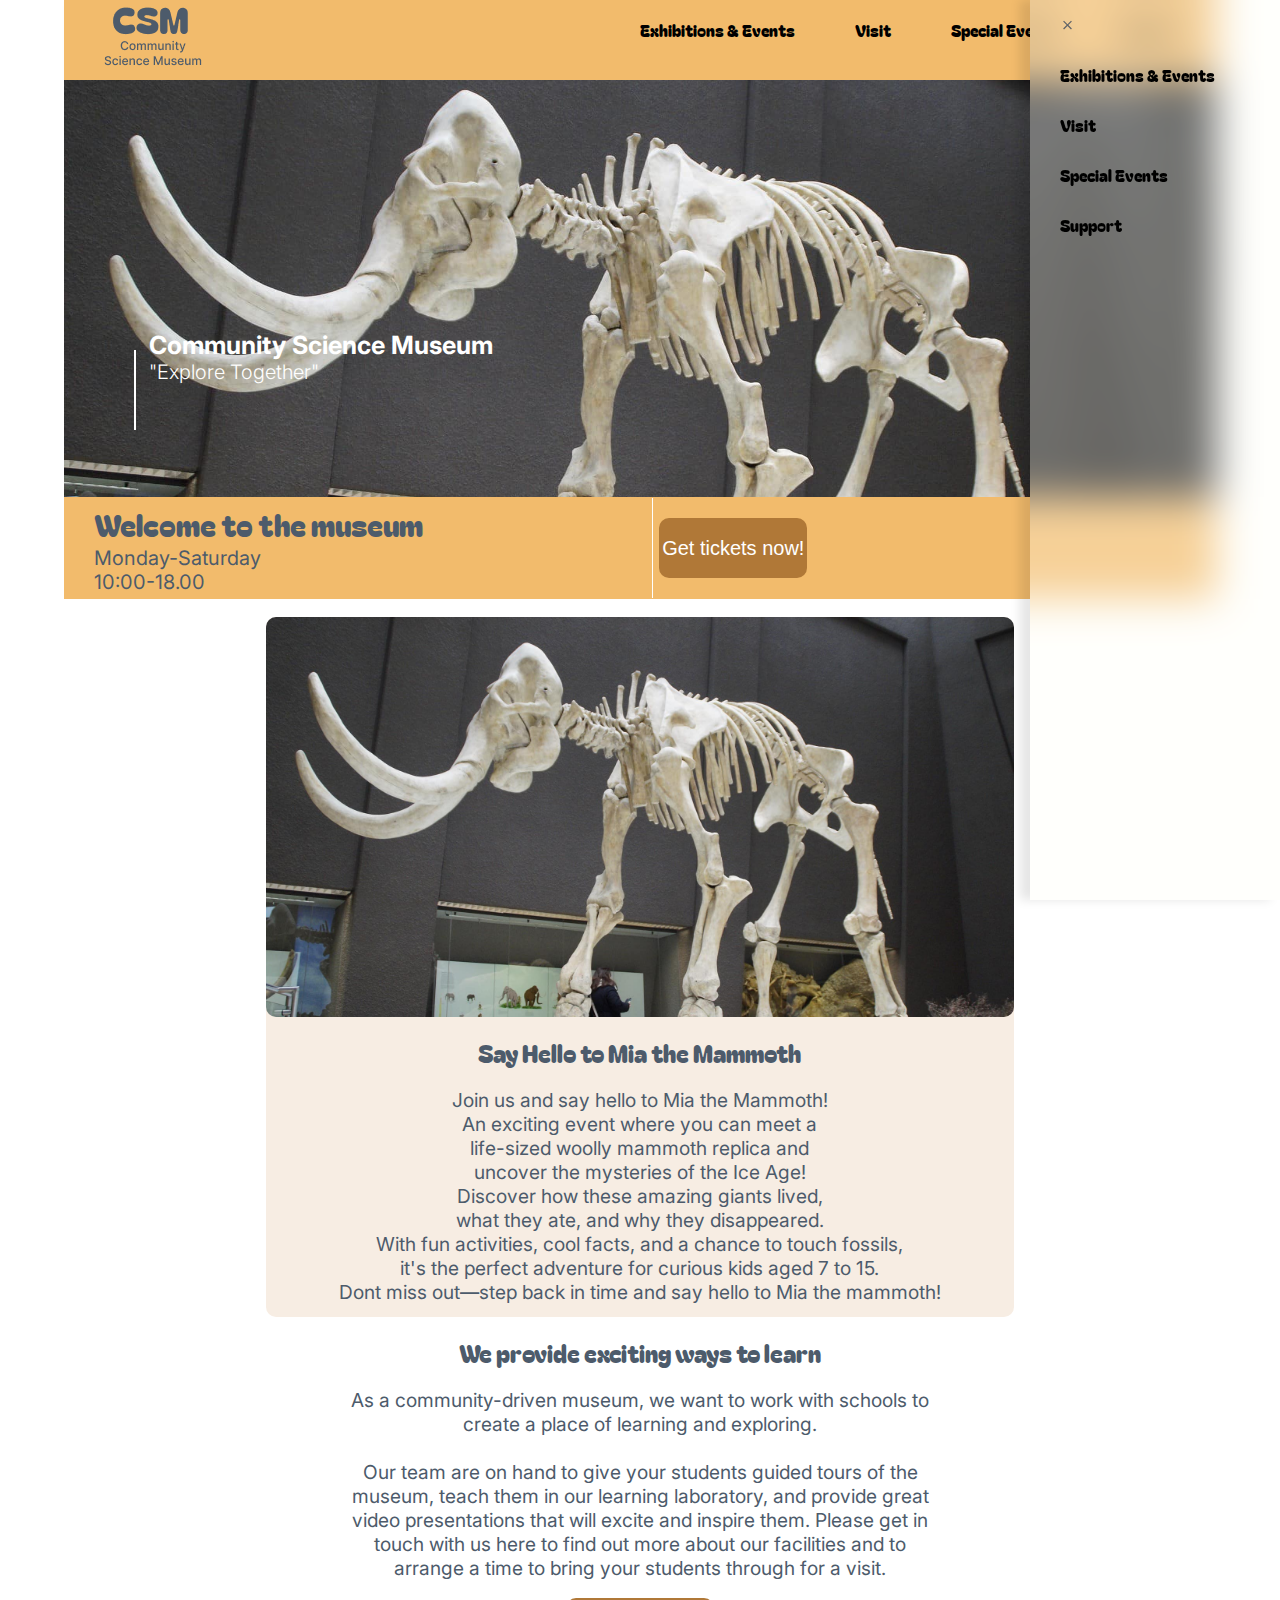
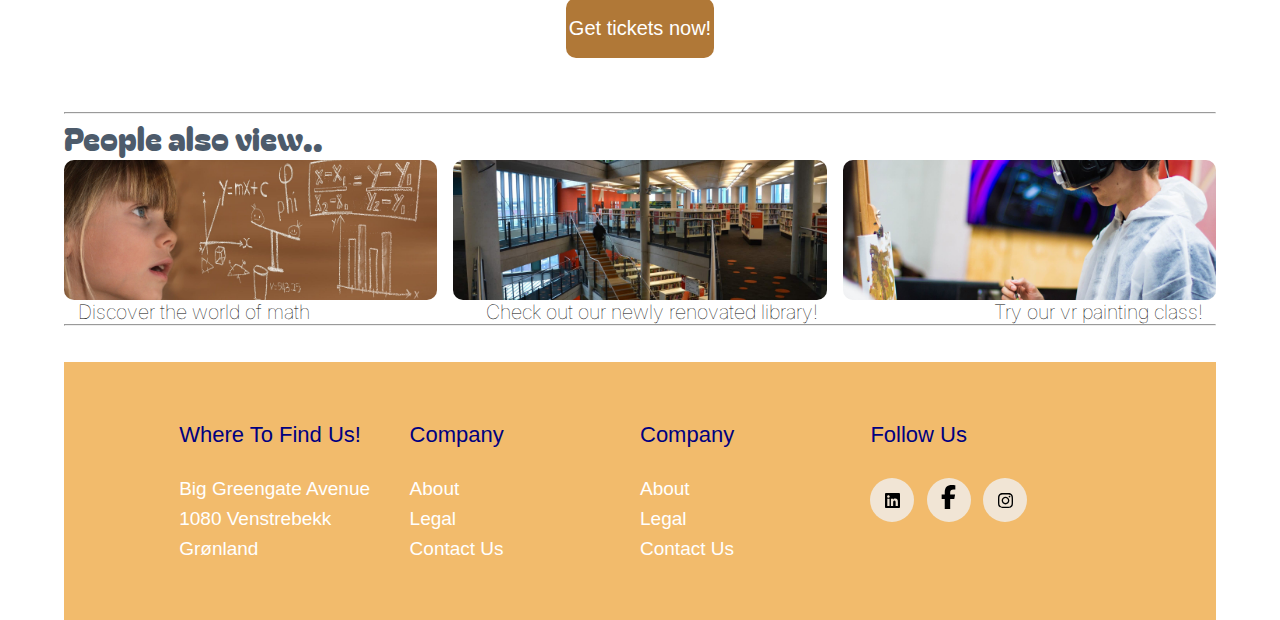
==== commit 2231df24: "responsivness" ====
--- a/exhibitions-events.html
+++ b/exhibitions-events.html
@@ -45,9 +45,9 @@
         <section class="image-container3">
             <div class="hero-image"></div>
             <section class="hero-text">
-            <svg height="80" width="40" xmlns="http://www.w3.org/2000/svg">
-            <line x1="0" y1="0" x2="00" y2="100" style="stroke:white;stroke-width:2" />
-            </svg>  
+            <svg height="120" width="100" xmlns="http://www.w3.org/2000/svg">
+                <line x1="0" y1="20" x2="00" y2="100" style="stroke:rgb(255, 255, 255);stroke-width:4" />
+                </svg> 
             <div>Community Science Museum
             <div id="ET">"Explore Together"</div>
             </div>
@@ -66,7 +66,9 @@
             <svg height="100" width="100" xmlns="http://www.w3.org/2000/svg">
             <line x1="0" y1="0" x2="00" y2="200" style="stroke:white;stroke-width:2" />
             </svg>
-            <button class="tickets-button"><a href="tickets.html">Buy tickets here</a></button> 
+            <div class="btn-special-wrapper">
+                    <a href="tickets.html"><button class="special-btn">Get tickets now!</button></a> 
+                    </div>
         </section>
         <br>
         <main class="exhibition-container">
@@ -101,8 +103,8 @@
                     </div>
                 </div>
                 <br>
-                <div class="btn-special-wrapper">
-                    <a href="tickets.html"><button class="special-btn">Get tickets now!</button></a> 
+                <div class="btn-special-wrapper" id="btn-special-wrapper">
+                    <a href="tickets.html"><button class="special-btn" >Get tickets now!</button></a> 
                     </div>
          </section>
          <br> <br> <br>
--- a/tickets.css
+++ b/tickets.css
@@ -1,38 +1,4 @@
-.tickets-box-container{
-    width: 100%;
-    height: auto;
-    /* border: black solid; */
-}
 
-
-.tickets-boxes-wrapper{
-    display: flex;
-    justify-content: space-between;
-    position:relative;
-    left: 2%;
-    padding:10px;
-}
-
-
-
-.box1{
-    display: flex;
-    
-    flex-direction: column;
-    width: 450px;
-}
-
-.box2{
-    display: flex;
-    flex-direction: column;
-    width: 150px
-}
-
-.box-title{
-    display: flex;
-    font-weight: lighter;
-    font-family: bagel, Impact, Haettenschweiler, 'Arial Narrow Bold', sans-serif;
-}
 .tickets-info-boxes{
     display: flex;
     padding: 5px;
@@ -41,89 +7,33 @@
     height: 150px;
     /* border: black solid; */
     font-family: inter, Impact, Haettenschweiler, 'Arial Narrow Bold', sans-serif;
-    
     border-radius: 10px;
     background-color: #F7EDE3;
 }
 /* calender start */
-.tickets-box-container2{
+.calender-container{
     display: flex;
-    flex-direction: column;
-    justify-content: space-between;
+    flex-wrap: wrap;
+    flex-direction: row;
+    /* justify-content: center; */
     width: 100%;
     height: auto;
-    /* border: black solid; */
-    color: #4D5B6B;
-    font-weight: light;
-    font-family: bagel,Impact, Haettenschweiler, 'Arial Narrow Bold', sans-serif;
+    /* border:black solid; */
+    gap: 1rem;
 }
-
-
-.tickets-info-boxes2{
-    display: flex;
-    flex-direction: column;
-    align-items: center;
-    padding-bottom: 25px;
-    padding-top: 10px;
-    font-family: bagel, Impact, Haettenschweiler, 'Arial Narrow Bold', sans-serif;
-    color: #4D5B6B;
-    width: 100%;
-    height: 130px;
-    /* border: black solid; */
-    border-radius: 10px;
-    background-color: #F7EDE3;
-}
-.box-title3{
-    font-weight: bold;
-    font-size: larger;
-}
-.box-title5,
-.box-title4{
-    font-family: inter;
-    font-size: 14px;
-
-}
-.tickets-btns{
-    display: flex;
-    flex-direction: column;
-    justify-content: space-between;
-    padding: 10px;
-    padding-top: 65px;
-    padding-bottom: 65px;
-    width: 100%;
-    height: auto;
-
-}
-.calender-h1{
-    margin: 0 35px 5px;
-    font-weight: lighter;
-    font-family: bagel, Impact, Haettenschweiler, 'Arial Narrow Bold', sans-serif;
-}
-.calender-h3{
-    font-family: bagel;
-    color: #4D5B6B;
-    font-weight: 50;
-    margin: 0 35px 5px;
-    /* margin: 0 15px 30px; */
-
-}
-.calender-container{
-    display: flex;
-    padding: 30px;
-    width: 100%;
-    height: auto;
     
-}
 .calender-wrapper{
-    width: 380px;
+    max-width: 380px;
     height: auto;
     background:#F2BB6C;
     display: flex;
     flex-direction: column;
-    border: black solid 1px;
-    box-shadow: 0 10px 10px 5px rgba(0, 0, 0, 0.5);
-    
+    /* margin-right:auto; */
+    /* border: black solid 1px; */
+    box-shadow: 0 10px 10px 5px rgba(0, 0, 0, 0.5);   
 }
+
+
 .date{
     width: 380px;
     padding: 25px;
@@ -151,8 +61,120 @@
 }
 .number:hover,
 .number-pre:hover{
+    cursor: pointer;
     border: 2px solid rgba(0, 0, 0, 0.4);
 }
 .number-pre{
     color: rgba(0, 0, 0, 0.4);
-}+}
+/*  */
+/*  */
+.tickets-box-container2{
+    display: flex;
+    flex-direction: column;
+    width: 370px;
+    height: auto;
+    /* border: black solid; */
+    gap: 1rem;
+    color: #4D5B6B;
+    font-family: bagel,Impact, Haettenschweiler, 'Arial Narrow Bold', sans-serif;
+}
+
+.tickets-info-boxes2{
+    display: flex;
+    flex-direction: column;
+    align-items: center;
+    padding-bottom: 25px;
+    padding-top: 10px;
+    font-family: bagel, Impact, Haettenschweiler, 'Arial Narrow Bold', sans-serif;
+    color: #4D5B6B;
+    width: 100%;
+    height: auto;
+    /* border: black solid; */
+    border-radius: 10px;
+    background-color: #F7EDE3;
+}
+.tickets-info-boxes3{
+    display: flex;
+    flex-direction: column;
+    align-items: center;
+    padding-bottom: 25px;
+    padding-top: 10px;
+    font-family: bagel, Impact, Haettenschweiler, 'Arial Narrow Bold', sans-serif;
+    color: #4D5B6B;
+    width: 100%;
+    height: auto;
+    /* border: black solid; */
+    border-radius: 10px;
+    background-color: #F7EDE3;
+}
+.tickets-info-boxes4{
+    display: flex;
+    flex-direction: column;
+    align-items: center;
+    padding-bottom: 25px;
+    padding-top: 10px;
+    font-family: bagel, Impact, Haettenschweiler, 'Arial Narrow Bold', sans-serif;
+    color: #4D5B6B;
+    width: 100%;
+    height: auto;
+    /* border: black solid; */
+    border-radius: 10px;
+    background-color: #F7EDE3;
+}
+.box-title3{
+    font-weight: bold;
+    font-size: larger;
+}
+.box-title5,
+.box-title4{
+    font-family: inter;
+    font-size: 14px;
+
+}
+.calender-h1{
+    margin: 0 35px 5px;
+    font-weight: lighter;
+    font-family: bagel, Impact, Haettenschweiler, 'Arial Narrow Bold', sans-serif;
+}
+.calender-h3{
+    font-family: bagel;
+    color: #4D5B6B;
+    font-weight: 50;
+    margin: 0 35px 5px;
+    /* margin: 0 15px 30px; */
+
+}
+
+.ticekts-text{
+    display: flex;
+    flex-direction: column;
+    flex-wrap: wrap;
+    background-color: #f7ede386;
+    justify-content: flex-start;
+    text-align: center;
+    max-width: 444px;
+    height: auto;
+    padding: 1rem;
+    border-radius: 20px;
+    margin-left: auto;
+}
+@media(max-width:1200px){
+    .ticekts-text{
+        margin-right:auto;
+    }
+}
+.tickets-h1{
+    font-family: bagel, Impact, Haettenschweiler, 'Arial Narrow Bold', sans-serif;
+
+}
+.tickets-h2{
+    font-family: inter, Impact, Haettenschweiler, 'Arial Narrow Bold', sans-serif;
+}
+.tickets-btns{
+    display: flex;
+    flex-direction: column;
+    width: 100%;
+    height: auto;
+    border: black solid;
+}
--- a/styles.css
+++ b/styles.css
@@ -153,10 +153,11 @@
 	display: flex;
 	/* justify-content: space-around; */
 	/* border: black solid; */
-	height: 150px;
-	width: auto;
+	height: auto;
+	width: 100%;
 	background-color: #F2BB6C;
 	align-items: center;
+	
 }
 
 .events-text{
@@ -165,7 +166,9 @@
 	font-family: inter;
 	font-size: 20px;
 	color: #4D5B6B;
-	padding: 0 70px;
+	padding: 5px 30px;
+	width: 100%;
+	height: auto;
 }
 .welcome-text{
 	font-family: bagel;
@@ -176,27 +179,24 @@
 /* Body-starts here */
 .main-h1{
 	display: flex;
-	position: relative;
-	left: 15%;
 	font-family: bagel;
 	color: #4D5B6B;
 	font-weight: 200;
 }
 .main-container {
   display: flex;
-  width: 70%;
-  position: relative;
-  left: 15%;
+  width: 100%;
+  height: auto;
 }
 .main-wrapper {
   display: flex;
   flex-wrap: wrap;
-  width: 70%;
+  width: 60%;
   border-top-right-radius: 10px;
   border-bottom-right-radius: 10px;
   height: auto;
   /* border: 50px solid #0f2624; */
-  justify-content: right;
+  justify-content: center;
   background-color: #F7EDE3;
   color: black;
   padding-top: 42px;
@@ -206,7 +206,7 @@
 }
 .main1-img {
   background-image: url(Media/SemesterProject1/Images/main1.jpg);	
-  width: 100%;
+  width: 60%;
   height: auto;
   background-size: cover;
   background-repeat: no-repeat;
@@ -214,24 +214,40 @@
   border-top-left-radius: 10px;
   border-bottom-left-radius: 10px;
 }
+@media(max-width:900px){
+	.main1-img{
+		width: 90%;
+		background-position: center;
+	}
+}	
 .main2-img{
 	background-image: url(Media/SemesterProject1/Images/mammoth-1257288_1920-min.jpg);
-	width: 100%;
+	width: 60%;
  	height: auto;
   	background-size: cover;
 	background-repeat: no-repeat;
   	background-position: center;
   	border-top-left-radius: 10px;
-  	border-bottom-left-radius: 10px;	
-}
-
+  	border-bottom-left-radius: 10px;
+}
+@media(max-width:900px) {
+	.main2-img{
+		width: 90%;
+		background-position: center;
+	}
+}
 .main-text{
 	display: flex;
 	flex-direction: column;
 	color: #4D5B6B;
 	font-family: inter;
-	font-size: 15px;
+	font-size: 18px;
 	/* right: 80px; */
+}
+@media(max-width:900px){
+	.main-text{
+		font-size: 14px;
+	}
 }
 .maintext-strong{
 	font-weight: bolder;
@@ -241,13 +257,29 @@
 	font-family: bagel;
 	font-size: 34px;
 }
+@media(max-width:1200px){
+	.title-maintext{
+		font-size: 25px;
+	}
+}
+
+@media(max-width:900px){
+	.title-maintext{
+		font-size: 20px;
+	}
+}
+
+
+
 #main-h1-end{
-	display: flex;
-	position: relative;
-	left: 5%;
 	font-family: bagel;
 	color: #4D5B6B;
 	font-weight: 200;
+}
+@media(max-width:900px){
+	.main-h1{
+		font-size: 25px;
+	}
 }
 
 .info-box{
@@ -355,41 +387,50 @@
 
 
 /* buttons */
+
 .tickets-button{
 	background-color: #B07837;
-	border: #B07837 solid 12px;
-	font-size: 20px;
+	border: none;
 	border-radius: 10px;
-	padding: 0 20px;
+	width: 150px;
+	height: auto;
+	font-family: inter, Impact, Haettenschweiler, 'Arial Narrow Bold', sans-serif;
+}
+.tickets-button a{
 	
-}
-.tickets-button a{
-	color: white;
 	text-decoration: none;
 	list-style: none;
-	font-family: inter;
-}
-
-.btn-main1{
-	border: #B07837 solid 3px;
-	text-decoration: none;
-}
+	color: white;
+}
+
 .btn-special-wrapper{
 	width: 100%;
 	height: auto;
-	display: flex;
-	justify-content: center;
 }
 .special-btn:hover{
 	cursor: pointer;
 }
+.btn-special-wrapper{
+	width: 100%;
+	height: auto;
+}
+
 .special-btn{
 	background-color: #B07837;
 	color: white;
-	font-size: larger;
+	font-size:20px;
+	border: none;
+	padding: 3px;
 	border-radius: 10px;
-	width: 200px;
-	height: 40px;
+	max-width: 160px;
+	height: 60px;
+}
+
+@media(max-width:600px){
+	.special-btn{
+		font-size:16px;
+		height: 50px;
+	}
 }
 .special-btn a{
 	list-style: none;
@@ -400,9 +441,7 @@
 	background-color: #281600;
 }
 
-.tickets-button:hover{
-	color: #281600;
-}
+
 a:hover{
 	color: #281600;
 }
@@ -473,7 +512,7 @@
   transition: 0.4s;
 }
 footer ul li a:hover{
-  color: #27c0ac;
+  color: #6c807d;
   padding-left: 2px;
 }
 
--- a/exhibitions-events.css
+++ b/exhibitions-events.css
@@ -65,3 +65,8 @@
   color: #4d5b6b;
   font-size: larger;
 }
+
+#btn-special-wrapper{
+	display: flex;
+  justify-content: center;
+}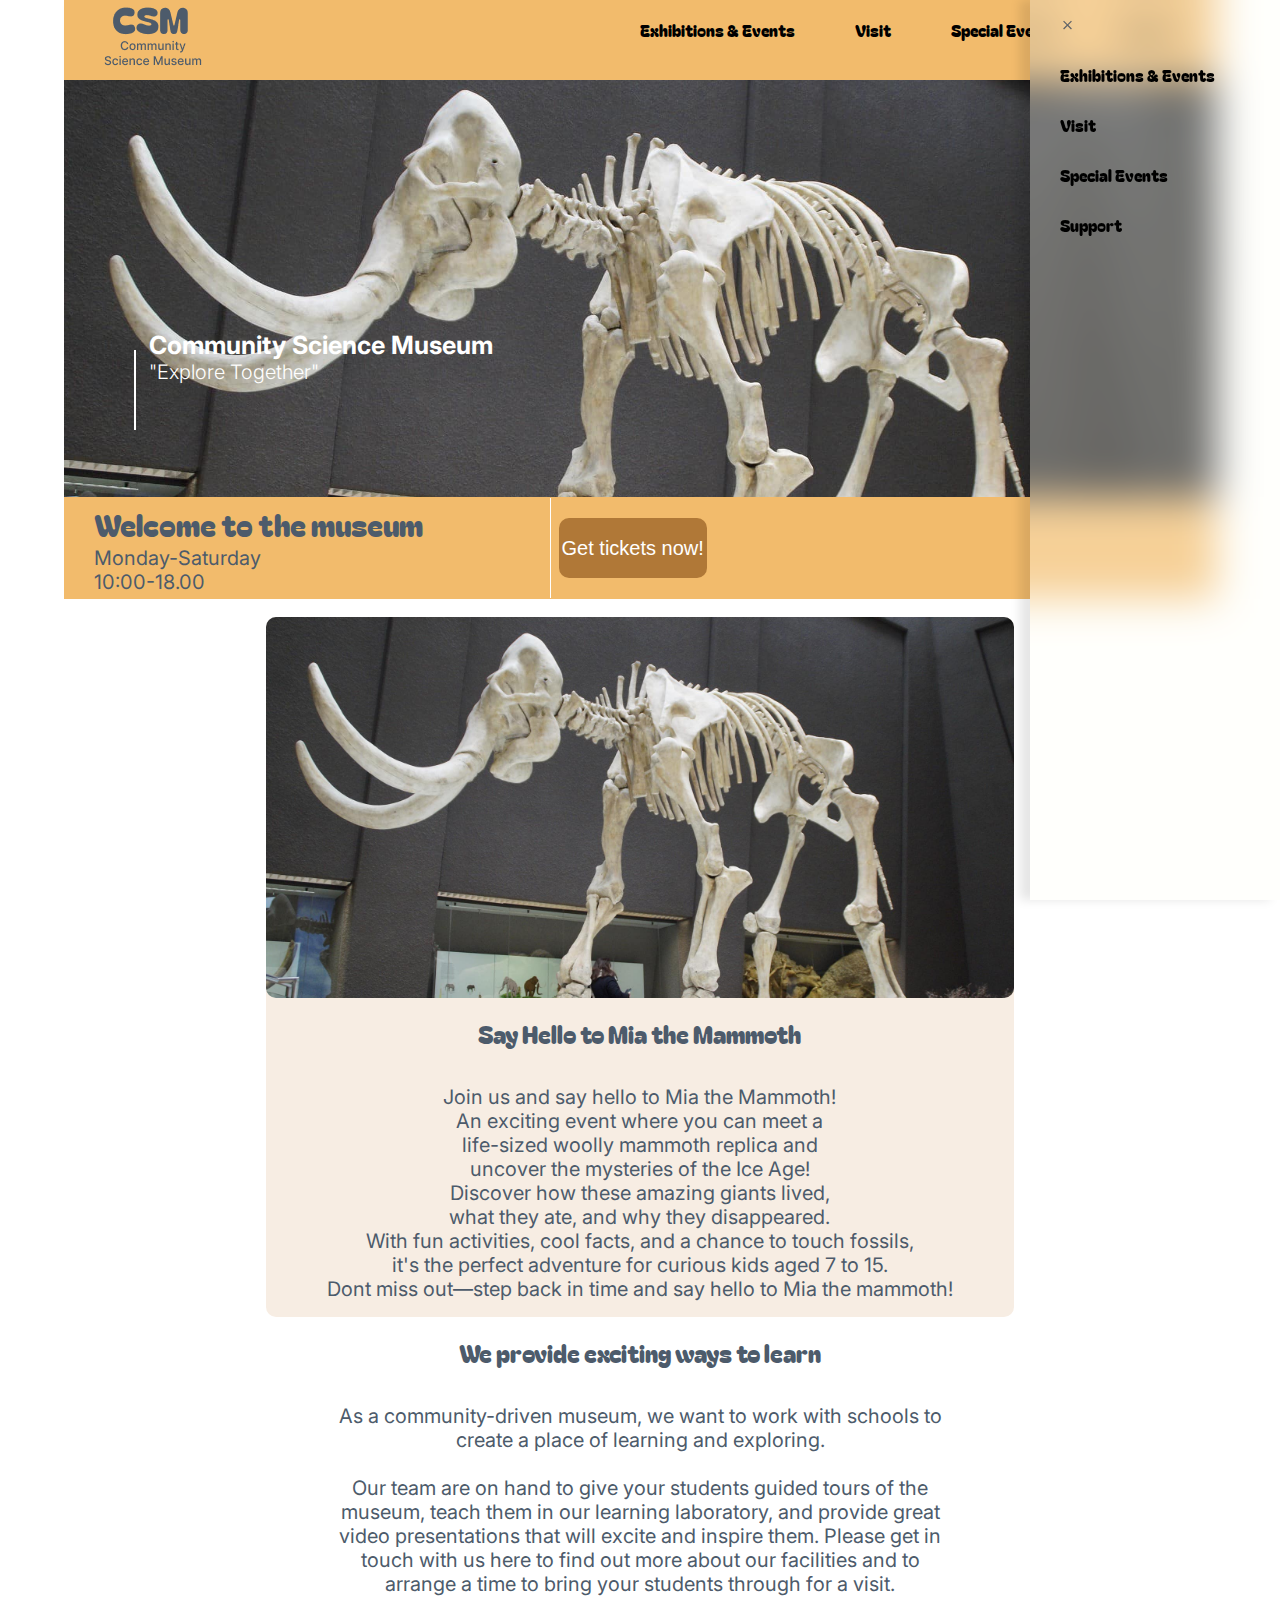
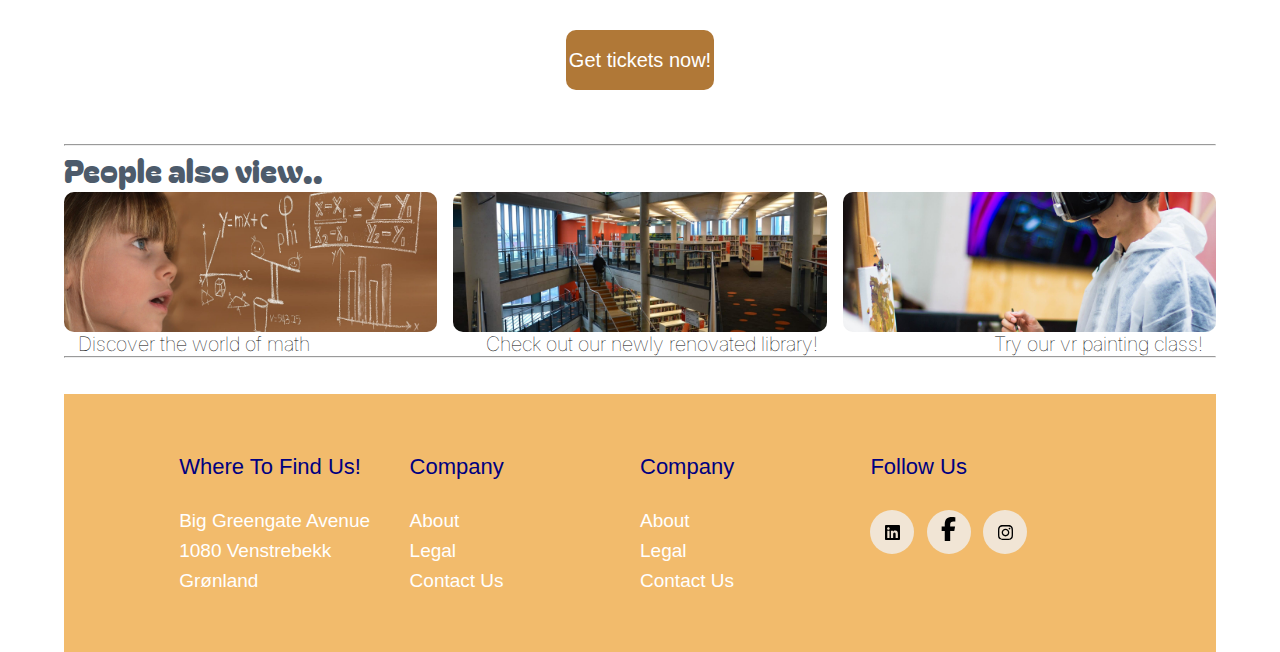
==== commit 0bf91f6a: "readme-responsiveness" ====
--- a/exhibitions-events.html
+++ b/exhibitions-events.html
@@ -4,6 +4,9 @@
         <meta charset="UTF-8">
         <meta name="viewport" content="width=device-width, initial-scale=1.0">
         <meta name="description" content="Are you a teacher, family member, or just someone looking for something exciting? Come down to Community science museum!">
+        <meta name="keywords" content="museum, community, science, shcool, events, mammoth, vr">
+        <meta name="author" content="Simon Isefjær">
+        <title>Exhibitions CSM</title>
         <link rel="stylesheet" href="tickets.css">
         <link rel="stylesheet" href="styles.css">
         <link rel="stylesheet" href="special-event.css">
--- a/tickets.css
+++ b/tickets.css
@@ -15,11 +15,16 @@
     display: flex;
     flex-wrap: wrap;
     flex-direction: row;
-    /* justify-content: center; */
     width: 100%;
     height: auto;
+    justify-content: center;
     /* border:black solid; */
     gap: 1rem;
+}
+@media(max-width:1100px){
+    .calender-container{
+        display: block;
+    }
 }
     
 .calender-wrapper{
@@ -80,6 +85,7 @@
     font-family: bagel,Impact, Haettenschweiler, 'Arial Narrow Bold', sans-serif;
 }
 
+
 .tickets-info-boxes2{
     display: flex;
     flex-direction: column;
@@ -93,6 +99,10 @@
     /* border: black solid; */
     border-radius: 10px;
     background-color: #F7EDE3;
+}
+.tickets-info-boxes2:hover{
+    background-color: #c8b19b;
+    cursor: pointer;
 }
 .tickets-info-boxes3{
     display: flex;
@@ -108,6 +118,10 @@
     border-radius: 10px;
     background-color: #F7EDE3;
 }
+.tickets-info-boxes3:hover{
+    background-color: #c8b19b;
+    cursor: pointer;
+}
 .tickets-info-boxes4{
     display: flex;
     flex-direction: column;
@@ -121,6 +135,10 @@
     /* border: black solid; */
     border-radius: 10px;
     background-color: #F7EDE3;
+}
+.tickets-info-boxes4:hover{
+    background-color: #c8b19b;
+    cursor: pointer;
 }
 .box-title3{
     font-weight: bold;
@@ -153,17 +171,14 @@
     background-color: #f7ede386;
     justify-content: flex-start;
     text-align: center;
-    max-width: 444px;
+    max-width: 400px;
     height: auto;
     padding: 1rem;
     border-radius: 20px;
-    margin-left: auto;
+    /* margin-left: auto; */
 }
-@media(max-width:1200px){
-    .ticekts-text{
-        margin-right:auto;
-    }
-}
+
+
 .tickets-h1{
     font-family: bagel, Impact, Haettenschweiler, 'Arial Narrow Bold', sans-serif;
 
--- a/styles.css
+++ b/styles.css
@@ -104,7 +104,7 @@
   }
   
 }
-@media(max-width: 600px){
+@media(max-width: 700px){
   .sidebar{
     width: 100%;
   }
@@ -167,7 +167,7 @@
 	font-size: 20px;
 	color: #4D5B6B;
 	padding: 5px 30px;
-	width: 100%;
+	width: 70%;
 	height: auto;
 }
 .welcome-text{
@@ -255,7 +255,7 @@
 }
 .title-maintext{
 	font-family: bagel;
-	font-size: 34px;
+	font-size: 44px;
 }
 @media(max-width:1200px){
 	.title-maintext{
@@ -520,7 +520,7 @@
   width: 15px;
 }
 
-@media(max-width:740px){
+@media(max-width:840px){
   .footer-col{
     width: 50%;
     margin-bottom: 30px;
@@ -531,7 +531,7 @@
   all:unset;
 }
 
-@media(max-width: 600px){
+@media(max-width: 700px){
   .footer-col{
     width: 100%;
   }
--- a/exhibitions-events.css
+++ b/exhibitions-events.css
@@ -28,6 +28,7 @@
   display: flex;
   /* border: black solid; */
   width: 100%;
+  height: auto;
   flex-direction: column;
 }
 
@@ -54,7 +55,7 @@
   font-family: bagel, Impact, Haettenschweiler, "Arial Narrow Bold", sans-serif;
   /* text-align: center; */
   color: #4d5b6b;
-  font-size: 1.5rem;
+  font-size: 24px;
 }
 
 .exhibition-text1 {
@@ -63,7 +64,8 @@
   text-align: center;
   font-family: inter, Impact, Haettenschweiler, "Arial Narrow Bold", sans-serif;
   color: #4d5b6b;
-  font-size: larger;
+  padding: 1rem;
+  font-size: 20px;
 }
 
 #btn-special-wrapper{
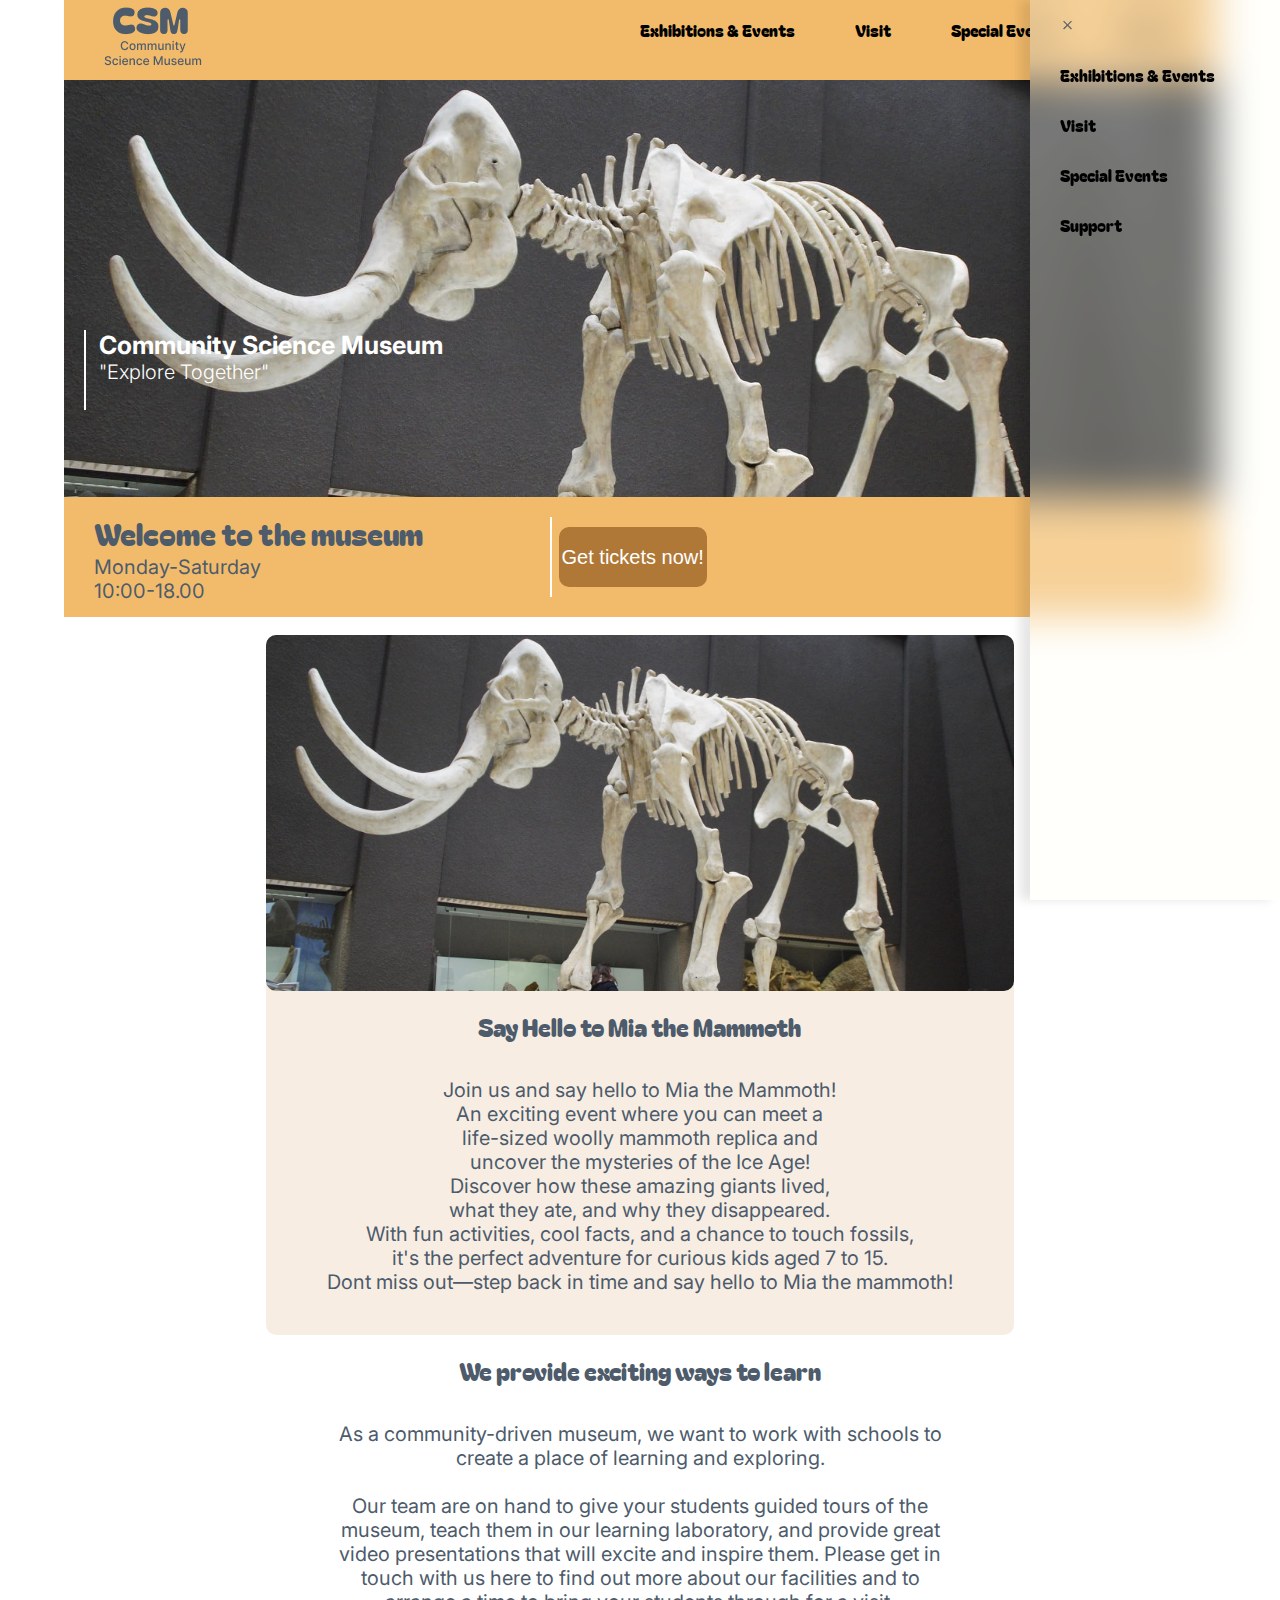
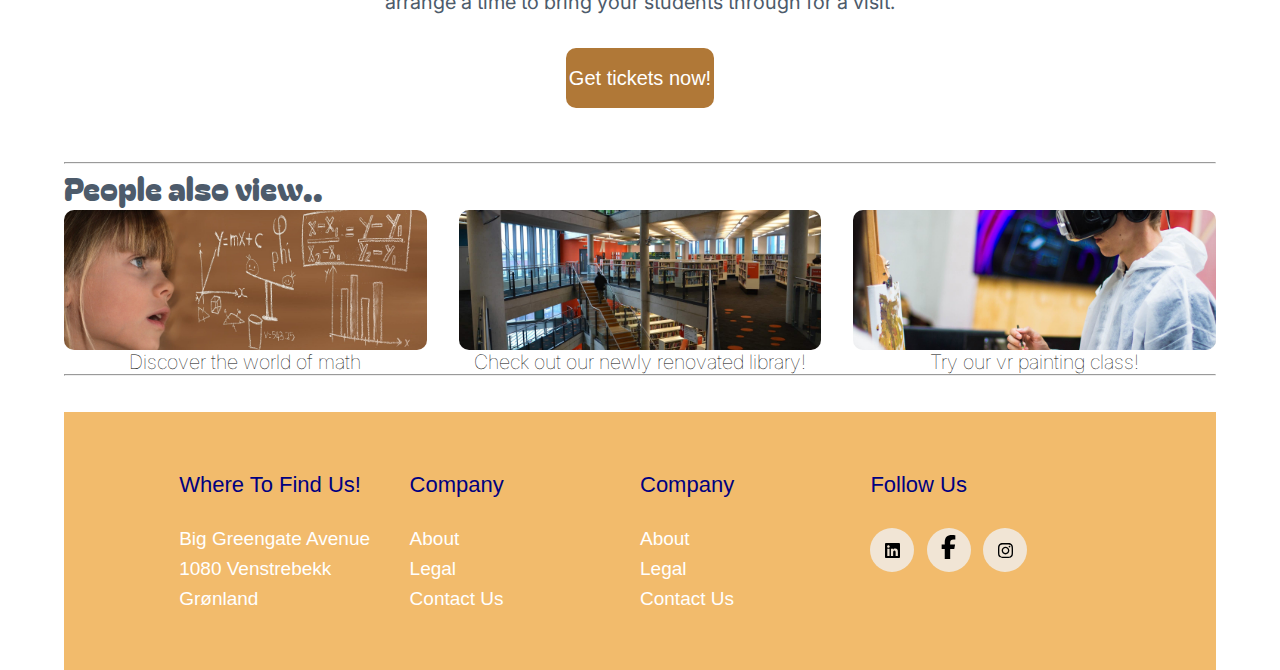
==== commit 07108a57: "Master-branch" ====
--- a/exhibitions-events.html
+++ b/exhibitions-events.html
@@ -48,8 +48,8 @@
         <section class="image-container3">
             <div class="hero-image"></div>
             <section class="hero-text">
-            <svg height="120" width="100" xmlns="http://www.w3.org/2000/svg">
-                <line x1="0" y1="20" x2="00" y2="100" style="stroke:rgb(255, 255, 255);stroke-width:4" />
+            <svg height="80" width="40" xmlns="http://www.w3.org/2000/svg">
+                <line x1="0" y1="0" x2="00" y2="100" style="stroke:rgb(255, 255, 255);stroke-width:4" />
                 </svg> 
             <div>Community Science Museum
             <div id="ET">"Explore Together"</div>
@@ -63,11 +63,13 @@
         <section class="events-box">
             <div class="events-text">
             <div class="welcome-text">Welcome to the museum</div>
-            <div> Monday-Saturday</div>
-            <div>10:00-18.00</div>
+                <div class="date-time-events"> Monday-Saturday
+                <div>10:00-18.00</div>
+                </div>
+                
             </div>
-            <svg height="100" width="100" xmlns="http://www.w3.org/2000/svg">
-            <line x1="0" y1="0" x2="00" y2="200" style="stroke:white;stroke-width:2" />
+            <svg height="120" width="100" xmlns="http://www.w3.org/2000/svg">
+            <line x1="0" y1="20" x2="00" y2="100" style="stroke:white;stroke-width:4" />
             </svg>
             <div class="btn-special-wrapper">
                     <a href="tickets.html"><button class="special-btn">Get tickets now!</button></a> 
@@ -115,16 +117,19 @@
             <section class="info-box">
                 <h1 class="main-h1" id="main-h1-end">People also view..</h1>
                 <div class="infobox-wrapper">
+                    <div class="infotext-container">
                     <div class="infoimg1"></div>
+                    <div class="info-text">Discover the world of math</div>
+                    </div>
+                    <div class="infotext-container">
                     <div class="infoimg2"></div>
+                    <div class="info-text">Check out our newly renovated library!</div>
+                    </div>
+                    <div class="infotext-container">
                     <div class="infoimg3"></div>
-                    
-                </div>
-            <div class="infotext-wrapper">
-                <div class="info-text">Discover the world of math</div>
-                <div class="info-text">Check out our newly renovated library!</div>
-                <div class="info-text">Try our vr painting class!</div>
-             </div>   
+                    <div class="info-text">Try our vr painting class!
+                    </div>
+                </div>       
             </section>
         <hr>
          <br> <br>
--- a/tickets.css
+++ b/tickets.css
@@ -55,10 +55,10 @@
 .number,
 .number-pre
 {
-    font-size: 18px;
+    font-size: 16px;
     color: white;
     height: 45px;
-    width: 45px;
+    width: 42px;
     display: flex;
     align-items: center;
     justify-content: center;
@@ -83,6 +83,13 @@
     gap: 1rem;
     color: #4D5B6B;
     font-family: bagel,Impact, Haettenschweiler, 'Arial Narrow Bold', sans-serif;
+}
+@media(max-width:390px){
+    .tickets-box-container2{
+        width: 320px;
+        text-align: center;
+    }
+    
 }
 
 
--- a/styles.css
+++ b/styles.css
@@ -124,6 +124,13 @@
 	width: 100%;
 	height: 417px;
 }
+@media(max-width:390px){
+	.image-container{
+		background-position:top left ;
+		height: 380px;
+
+	}
+}
 
 .hero-image{
 	width: 100%;
@@ -136,15 +143,33 @@
 	width: 100%;
 	height: auto;
 	padding-top: 250px;
-	padding-left: 70px;
+	padding-left: 20px;
 	font-family: inter;
 	font-size: 25px;
 	font-weight: bold;
-
+}
+@media(max-width:700px){
+	.hero-text{
+		font-size: 20px;
+	}
 }
 .hero-text #ET{
 	font-weight: 300;
 	font-size: 20px;
+}
+@media(max-width:390px){
+	.hero-text #ET{
+		font-size: 16px;
+	}
+	.hero-text svg{
+		height: auto;
+	}
+}
+
+@media(max-width:390px){
+	.hero-text{
+		font-size: 16px;
+	}
 }
 /* Hero box ends here */
 /* ------------------------ */
@@ -170,9 +195,42 @@
 	width: 70%;
 	height: auto;
 }
+@media(max-width:390px){
+	.events-text{
+		font-size: 10px;
+	}
+}
+@media(max-width:700px){
+	.events-text{
+		font-size: 16px;
+	}
+}
 .welcome-text{
-	font-family: bagel;
+	font-family: bagel, Impact, Haettenschweiler, 'Arial Narrow Bold', sans-serif;
 	font-size: 30px;
+}
+@media(max-width:1024px){
+	.welcome-text{
+		font-size: 26px;
+	}
+}
+@media(max-width:720px){
+	.welcome-text{
+		font-size: 16px;
+	}
+}
+@media(max-width:390px){
+	.welcome-text{
+		font-size: 14px;
+	}
+}
+.date-time-events{
+	font-family: inter, Impact, Haettenschweiler, 'Arial Narrow Bold', sans-serif;
+}
+@media(max-width:390px){
+	.date-time-events{
+		font-size: 12px;
+	}
 }
 /* Events box ends here */
 /* -------------------- */
@@ -185,8 +243,8 @@
 }
 .main-container {
   display: flex;
-  width: 100%;
-  height: auto;
+  max-width: 100%;
+  max-height: auto;
 }
 .main-wrapper {
   display: flex;
@@ -195,14 +253,26 @@
   border-top-right-radius: 10px;
   border-bottom-right-radius: 10px;
   height: auto;
-  /* border: 50px solid #0f2624; */
+  /* border:  solid #0f2624; */
   justify-content: center;
   background-color: #F7EDE3;
   color: black;
-  padding-top: 42px;
+  padding-top: 50px;
   padding-left: 50px;
-  padding-bottom: 109px;
+  padding-bottom: 50px;
   padding-right: 50px;
+}
+@media (max-width:640px){
+	.main-wrapper{
+		height: 300px;
+		padding:0px
+	}
+}
+@media (max-width:400px){
+	.main-wrapper{
+		height: 300px;
+		padding: 0px;
+	}
 }
 .main1-img {
   background-image: url(Media/SemesterProject1/Images/main1.jpg);	
@@ -214,12 +284,7 @@
   border-top-left-radius: 10px;
   border-bottom-left-radius: 10px;
 }
-@media(max-width:900px){
-	.main1-img{
-		width: 90%;
-		background-position: center;
-	}
-}	
+	
 .main2-img{
 	background-image: url(Media/SemesterProject1/Images/mammoth-1257288_1920-min.jpg);
 	width: 60%;
@@ -230,44 +295,44 @@
   	border-top-left-radius: 10px;
   	border-bottom-left-radius: 10px;
 }
-@media(max-width:900px) {
-	.main2-img{
-		width: 90%;
-		background-position: center;
-	}
-}
+
 .main-text{
 	display: flex;
 	flex-direction: column;
 	color: #4D5B6B;
 	font-family: inter;
 	font-size: 18px;
+	text-align: center;
 	/* right: 80px; */
 }
-@media(max-width:900px){
+@media (max-width:390px){
 	.main-text{
+		font-size: 12px;
+	}
+}
+@media (max-width:640px){
+	.main-text{
+		font-size: 12px;
+	}
+}
+
+.title-maintext{
+	font-family: bagel,Impact, Haettenschweiler, 'Arial Narrow Bold', sans-serif;
+	font-size: 25px;
+	
+}
+@media(max-width:390px){
+	.title-maintext{
 		font-size: 14px;
 	}
 }
-.maintext-strong{
-	font-weight: bolder;
-
-}
-.title-maintext{
-	font-family: bagel;
-	font-size: 44px;
-}
-@media(max-width:1200px){
-	.title-maintext{
-		font-size: 25px;
-	}
-}
-
-@media(max-width:900px){
+@media(max-width:1020px){
 	.title-maintext{
 		font-size: 20px;
 	}
 }
+
+
 
 
 
@@ -276,9 +341,9 @@
 	color: #4D5B6B;
 	font-weight: 200;
 }
-@media(max-width:900px){
+@media(max-width:390px){
 	.main-h1{
-		font-size: 25px;
+		font-size: 16px;
 	}
 }
 
@@ -293,61 +358,54 @@
 	/* background-color: #F7EDE3; */
 	border-radius: 10px;
 }
-@media(max-width:800px){
-	.info-box{
-		width: 100%;
-	}
-}
+
 .infobox-wrapper{
 	display: flex;
 	flex-direction: row;
 	width: 100%;
 	height: auto;
 	/* border: black solid; */
-	text-align: center;
-	gap: 1rem;
-}
-.infotext-wrapper{
-	display: flex;
-	flex-direction: row;
-	gap: 11rem;
+	/* text-align: center; */
+	gap: 2rem;
+}
+.infotext-container{
+	display: flex;
+	flex-direction: column;
 	text-align: center;
 	justify-content: center;
 	width: 100%;
 	height: auto;
 }
-@media(max-width:1100px){
-	.infotext-wrapper{
-		
-		gap: 3rem;
-	}
-}
-@media(max-width:1000px){
-	.infotext-wrapper{
-		
-		gap: 1rem;
-	}
-}
-@media(max-width:900px){
-	.infotext-wrapper{
-		
-		gap: 5px;
-	}
-}
-@media(max-width:800px){
-	.infotext-wrapper{
-		
-		gap: 5px;
-	}
-}
+
+
 .info-text{
+	display: flex;
+	justify-content: center;
+	text-align: center;
 	font-family: inter, Impact, Haettenschweiler, 'Arial Narrow Bold', sans-serif;
 	font-weight:lighter;
 	font-size: 20px;
-}
-@media(max-width:800px){
+	/* padding: 0 20px; */
+}
+@media(max-width:1200px){
+	.info-text{
+		font-size: 16px;
+	}
+}
+@media(max-width:990px){
 	.info-text{
 		font-size: 14px;
+	}
+}
+@media(max-width:900px){
+	.info-text{
+		font-size: 14px;
+	}
+}
+@media(max-width:640px){
+	.info-text{
+		font-size: 9px;
+		font-weight: bolder;
 	}
 }
 
@@ -426,10 +484,16 @@
 	height: 60px;
 }
 
-@media(max-width:600px){
+@media(max-width:850px){
 	.special-btn{
 		font-size:16px;
 		height: 50px;
+	}
+}
+@media(max-width:390px){
+	.special-btn{
+		font-size:12px;
+		height: 40px;
 	}
 }
 .special-btn a{
--- a/special-event.css
+++ b/special-event.css
@@ -5,6 +5,13 @@
     background-size: cover;
     width: 100%;
     height: 417px;
+}
+@media(max-width:390px){
+	.image-container2{
+
+		height: 380px;
+
+	}
 }
 .hero-text2{
    	color: #ffff;
@@ -19,12 +26,25 @@
     justify-content: center;
     align-items: center;
 }
+@media(max-width:390px){
+	.hero-text2{
+		text-align: center;
+        font-size: 20px;
+		
+
+	}
+}
 .special-h1{
     display: flex;
     justify-content: center;
     font-family: bagel;
     color: #4D5B6B;
     font-size: 28px;
+}
+@media(max-width:390px){
+	.special-h1{
+		font-size: 22px;
+	}
 }
 .image-special-container{
     /* border: black solid; */
@@ -46,6 +66,24 @@
     width: 60%;
     height: 350px;
 }
+@media(max-width:1020px){
+	.image-special{
+		width: 90%;
+        height: 250px;
+	}
+}
+@media(max-width:390px){
+	.image-special{
+		width: 100%;
+        height: 250px;
+	}
+}
+@media(max-width:700px){
+	.image-special{
+		width: 100%;
+        height: 250px;
+	}
+}
 
 .special-main-wrapper{
     /* border: black solid; */
@@ -61,7 +99,17 @@
     width: 45%;
     
 }
-.text-wrapper{
+@media(max-width:390px){
+	.special-main{
+		width: 100%;
+	}
+}
+@media(max-width:640px){
+	.special-main{
+		width: 90%;
+	}
+}
+.text-special-wrapper{
     display: flex;
     flex-direction: column;
     text-align: center;
--- a/exhibitions-events.css
+++ b/exhibitions-events.css
@@ -6,6 +6,7 @@
   width: 100%;
   height: 417px;
 }
+
 
 .exhibition-container {
   display: flex;
@@ -23,7 +24,29 @@
   height: 700px;
   background-color: #f7ede3;
   border-radius: 10px;
+  padding-bottom: 25px;
 }
+@media(max-width:1024px){
+  .exhibition-wrapper{
+    width: 90%;
+  }
+}
+@media(max-width:475px){
+  .exhibition-wrapper{
+    width: 100%;
+  }
+}
+@media(max-width:650px){
+  .exhibition-wrapper{
+    width: 100%;
+  }
+}
+@media(max-width:768px){
+  .exhibition-wrapper{
+    width: 100%;
+  }
+}
+
 .exhibition-img-container {
   display: flex;
   /* border: black solid; */
@@ -51,11 +74,17 @@
 
 .exhibition-h1 {
   display: flex;
+  text-align: center;
   justify-content: center;
   font-family: bagel, Impact, Haettenschweiler, "Arial Narrow Bold", sans-serif;
   /* text-align: center; */
   color: #4d5b6b;
   font-size: 24px;
+}
+@media(max-width:700px){
+  .exhibition-h1{
+    font-size:18px;
+  }
 }
 
 .exhibition-text1 {
@@ -67,7 +96,11 @@
   padding: 1rem;
   font-size: 20px;
 }
-
+@media(max-width:700px){
+  .exhibition-text1{
+    font-size:16px;
+  }
+}
 #btn-special-wrapper{
 	display: flex;
   justify-content: center;
